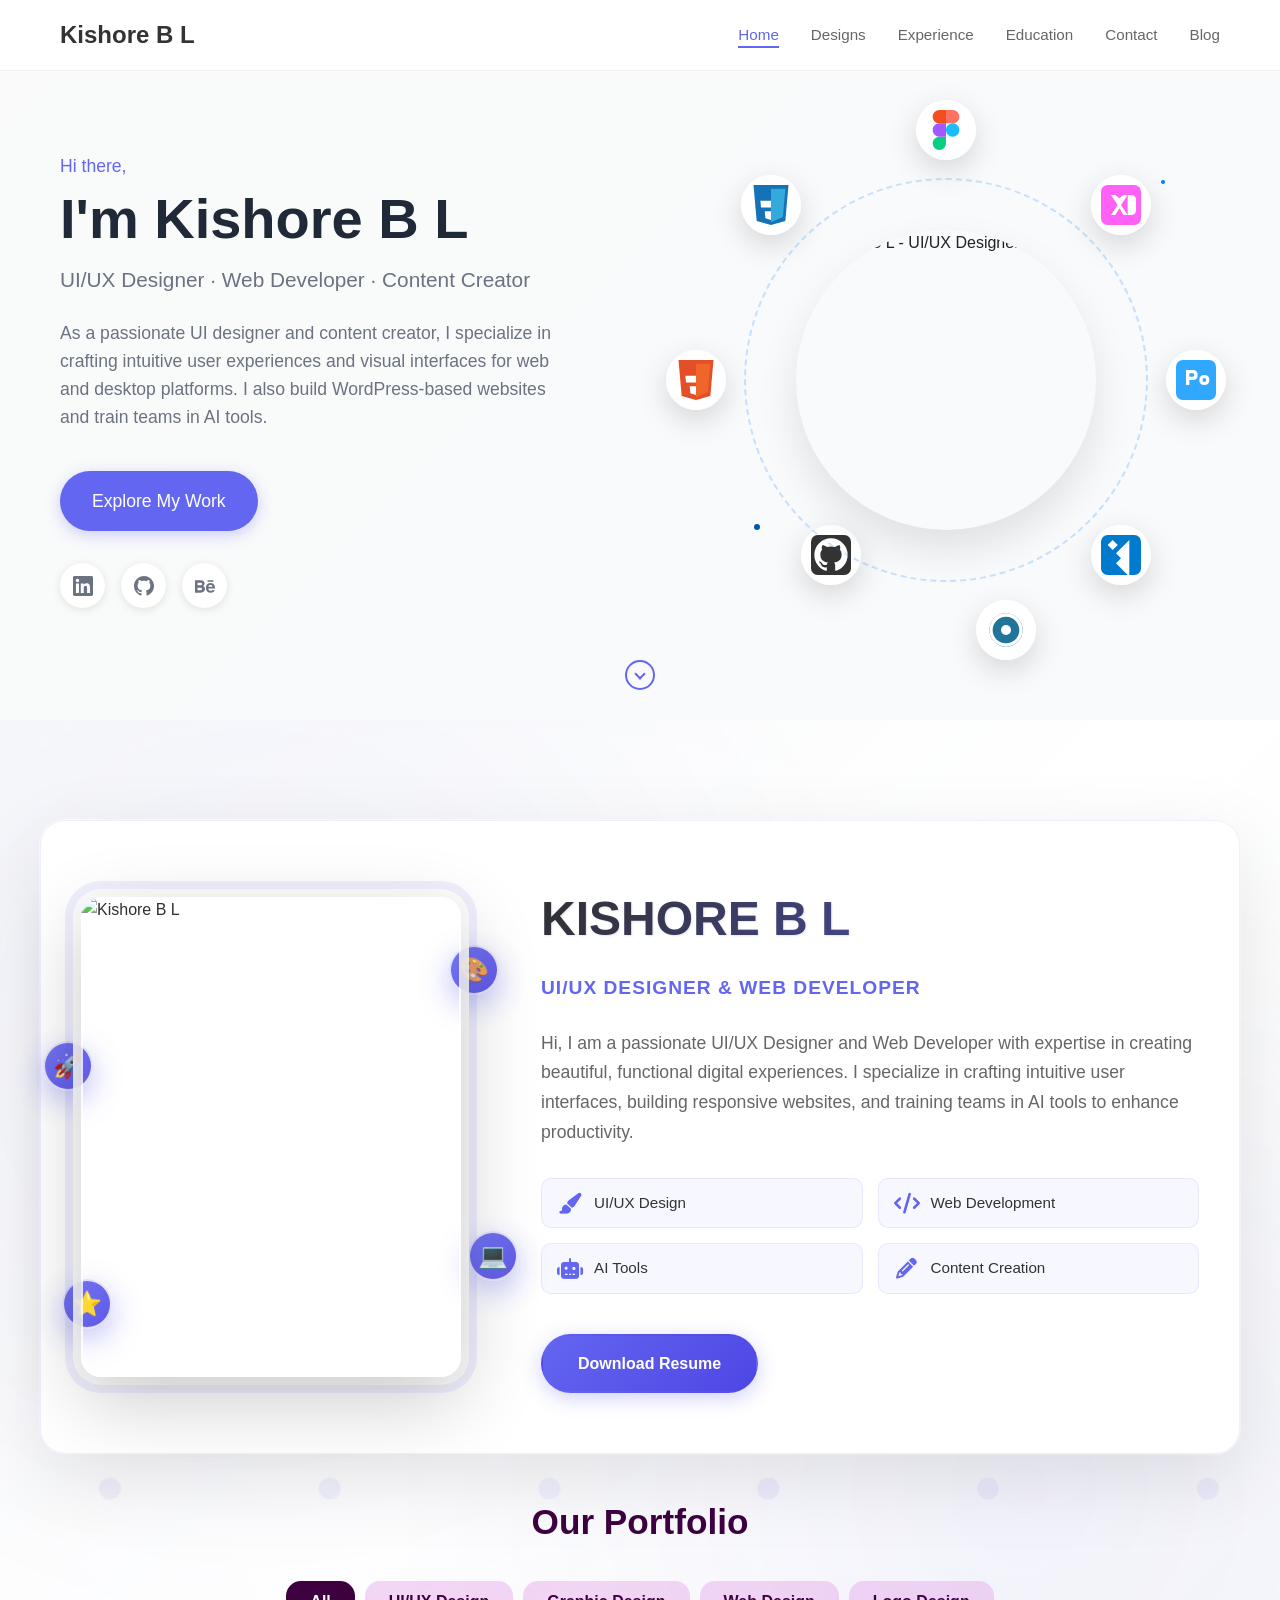
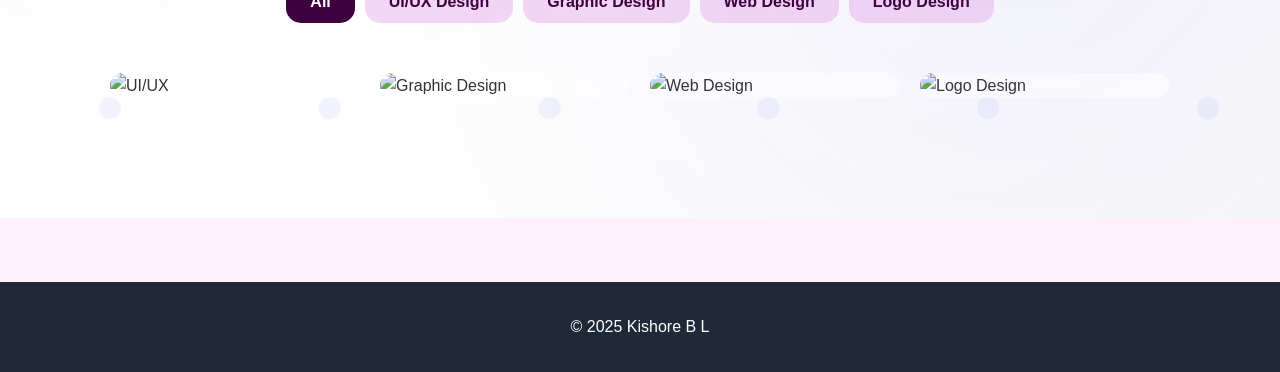
==== Kishore B L Final Portfolio/project/index.html @ df1af43a "Add files via upload" ====
<!DOCTYPE html>
<html lang="en">
<head>
    <meta charset="UTF-8">
    <meta name="viewport" content="width=device-width, initial-scale=1.0">
    <title>Kishore B L - UI/UX Designer & Web Developer</title>
    <link rel="preconnect" href="https://fonts.googleapis.com">
    <link rel="preconnect" href="https://fonts.gstatic.com" crossorigin>
    <link href="https://fonts.googleapis.com/css2?family=Inter:wght@300;400;500;600;700&display=swap" rel="stylesheet">
    <link rel="stylesheet" href="style.css">
</head>
<body>
    <!-- Navigation -->
    <nav class="navbar">
        <div class="nav-container">
            <div class="nav-logo">
                <a href="index.html">Kishore B L</a>
            </div>
            <ul class="nav-menu">
                <li class="nav-item">
                    <a href="index.html" class="nav-link active">Home</a>
                </li>
                <li class="nav-item">
                    <a href="design2.html" class="nav-link">Designs</a>
                </li>
                <li class="nav-item">
                    <a href="experience.html" class="nav-link">Experience</a>
                </li>
                <li class="nav-item">
                    <a href="education.html" class="nav-link">Education</a>
                </li>
                <li class="nav-item">
                    <a href="contact.html" class="nav-link">Contact</a>
                </li>
                <li class="nav-item">
                    <a href="Blog.html" class="nav-link">Blog</a>
                </li>
            </ul>
            <div class="hamburger">
                <span class="bar"></span>
                <span class="bar"></span>
                <span class="bar"></span>
            </div>
        </div>
    </nav>

    <!-- Hero Section -->
    <section class="hero">
        <div class="hero-container">
            <div class="hero-content">
                <div class="hero-text">
                    <p class="hero-greeting">Hi there,</p>
                    <h1 class="hero-name">I'm Kishore B L</h1>
                    <p class="hero-subtitle">UI/UX Designer · Web Developer · Content Creator</p>
                    <p class="hero-description">
                        As a passionate UI designer and content creator, I specialize in crafting intuitive user experiences and visual interfaces for web and desktop platforms. I also build WordPress-based websites and train teams in AI tools.
                    </p>
                    <div class="hero-actions">
                        <a href="designs.html" class="cta-button">Explore My Work</a>
                        <div class="social-links">
                            <a href="https://www.linkedin.com/in/kishore-b-l-143aa3227/?trk=PROFILE_DROP_DOWN" class="social-link" aria-label="LinkedIn">
                                <svg width="20" height="20" viewBox="0 0 24 24" fill="currentColor">
                                    <path d="M20.447 20.452h-3.554v-5.569c0-1.328-.027-3.037-1.852-3.037-1.853 0-2.136 1.445-2.136 2.939v5.667H9.351V9h3.414v1.561h.046c.477-.9 1.637-1.85 3.37-1.85 3.601 0 4.267 2.37 4.267 5.455v6.286zM5.337 7.433c-1.144 0-2.063-.926-2.063-2.065 0-1.138.92-2.063 2.063-2.063 1.14 0 2.064.925 2.064 2.063 0 1.139-.925 2.065-2.064 2.065zm1.782 13.019H3.555V9h3.564v11.452zM22.225 0H1.771C.792 0 0 .774 0 1.729v20.542C0 23.227.792 24 1.771 24h20.451C23.2 24 24 23.227 24 22.271V1.729C24 .774 23.2 0 22.222 0h.003z"/>
                                </svg>
                            </a>
                            <a href="https://github.com/ak31e" class="social-link" aria-label="GitHub">
                                <svg width="20" height="20" viewBox="0 0 24 24" fill="currentColor">
                                    <path d="M12 0c-6.626 0-12 5.373-12 12 0 5.302 3.438 9.8 8.207 11.387.599.111.793-.261.793-.577v-2.234c-3.338.726-4.033-1.416-4.033-1.416-.546-1.387-1.333-1.756-1.333-1.756-1.089-.745.083-.729.083-.729 1.205.084 1.839 1.237 1.839 1.237 1.07 1.834 2.807 1.304 3.492.997.107-.775.418-1.305.762-1.604-2.665-.305-5.467-1.334-5.467-5.931 0-1.311.469-2.381 1.236-3.221-.124-.303-.535-1.524.117-3.176 0 0 1.008-.322 3.301 1.23.957-.266 1.983-.399 3.003-.404 1.02.005 2.047.138 3.006.404 2.291-1.552 3.297-1.23 3.297-1.23.653 1.653.242 2.874.118 3.176.77.84 1.235 1.911 1.235 3.221 0 4.609-2.807 5.624-5.479 5.921.43.372.823 1.102.823 2.222v3.293c0 .319.192.694.801.576 4.765-1.589 8.199-6.086 8.199-11.386 0-6.627-5.373-12-12-12z"/>
                                </svg>
                            </a>
                            <a href="https://www.behance.net/kishorebl1" class="social-link" aria-label="Behance">
                                <svg width="20" height="20" viewBox="0 0 24 24" fill="currentColor">
                                    <path d="M22 7h-7v-2h7v2zm1.726 10c-.442 1.297-2.029 3-5.101 3-3.074 0-5.564-1.729-5.564-5.675 0-3.91 2.325-5.92 5.466-5.92 3.082 0 4.964 1.782 5.375 4.426.078.506.109 1.188.095 2.14h-8.027c.13 3.211 3.483 3.312 4.588 2.029h3.168zm-7.686-4h4.965c-.105-1.547-1.136-2.219-2.477-2.219-1.466 0-2.277.768-2.488 2.219zm-9.574 6.988h-6.466v-14.967h6.953c5.476.081 5.58 5.444 2.72 6.906 3.461 1.26 3.577 8.061-3.207 8.061zm-3.466-8.988h3.584c2.508 0 2.906-3-.312-3h-3.272v3zm3.391 3h-3.391v3.016h3.341c3.055 0 2.868-3.016.05-3.016z"/>
                                </svg>
                            </a>
                        </div>
                    </div>
                </div>
                <div class="hero-image">
                    <div class="image-container">
                        <img src="https://raw.githubusercontent.com/ak31e/Images-of-Portfolio-/Landing-page/Pfofile%203.png" alt="Kishore B L - UI/UX Designer" class="profile-image">
                    </div>
                    
                    <!-- Animated Tool Icons Circle Grid -->
                    <div class="tools-circle-grid">
                        <!-- Figma -->
                        <div class="tool-icon tool-1">
                            <svg width="40" height="40" viewBox="0 0 24 24" fill="none">
                                <path d="M8 24c2.208 0 4-1.792 4-4v-4H8c-2.208 0-4 1.792-4 4s1.792 4 4 4z" fill="#0ACF83"/>
                                <path d="M4 12c0-2.208 1.792-4 4-4h4v8H8c-2.208 0-4-1.792-4-4z" fill="#A259FF"/>
                                <path d="M4 4c0-2.208 1.792-4 4-4h4v8H8C5.792 8 4 6.208 4 4z" fill="#F24E1E"/>
                                <path d="M12 0h4c2.208 0 4 1.792 4 4s-1.792 4-4 4h-4V0z" fill="#FF7262"/>
                                <path d="M20 12c0 2.208-1.792 4-4 4s-4-1.792-4-4 1.792-4 4-4 4 1.792 4 4z" fill="#1ABCFE"/>
                            </svg>
                        </div>

                        <!-- Adobe XD -->
                        <div class="tool-icon tool-2">
                            <svg width="40" height="40" viewBox="0 0 24 24" fill="none">
                                <rect width="24" height="24" rx="4" fill="#FF61F6"/>
                                <path d="M6 6l4 6-4 6h2.5l2.5-4 2.5 4H16l-4-6 4-6h-2.5L11 8 8.5 6H6z" fill="white"/>
                                <path d="M16 6v12h2c2 0 3-1 3-3V9c0-2-1-3-3-3h-2z" fill="white"/>
                            </svg>
                        </div>

                        <!-- Photoshop -->
                        <div class="tool-icon tool-3">
                            <svg width="40" height="40" viewBox="0 0 24 24" fill="none">
                                <rect width="24" height="24" rx="4" fill="#31A8FF"/>
                                <path d="M6 6h4c2 0 3 1 3 3s-1 3-3 3H8v3H6V6zm2 4h2c1 0 1-1 1-1s0-1-1-1H8v2z" fill="white"/>
                                <path d="M14 12c0-2 1-3 3-3s3 1 3 3-1 3-3 3-3-1-3-3zm2 0c0 1 0 1 1 1s1 0 1-1 0-1-1-1-1 0-1 1z" fill="white"/>
                            </svg>
                        </div>

                        <!-- VS Code -->
                        <div class="tool-icon tool-4">
                            <svg width="40" height="40" viewBox="0 0 24 24" fill="none">
                                <rect width="24" height="24" rx="4" fill="#007ACC"/>
                                <path d="M17 3l-8 8 3 3-3 3 8 8V3z" fill="white"/>
                                <path d="M7 9l3-3-3-3L4 6l3 3z" fill="white"/>
                            </svg>
                        </div>

                        <!-- WordPress -->
                        <div class="tool-icon tool-5">
                            <svg width="40" height="40" viewBox="0 0 24 24" fill="none">
                                <circle cx="12" cy="12" r="10" fill="#21759B"/>
                                <path d="M12 2C6.48 2 2 6.48 2 12s4.48 10 10 10 10-4.48 10-10S17.52 2 12 2zm0 18c-4.41 0-8-3.59-8-8s3.59-8 8-8 8 3.59 8 8-3.59 8-8 8z" fill="white"/>
                                <circle cx="12" cy="12" r="3" fill="white"/>
                            </svg>
                        </div>

                        <!-- GitHub -->
                        <div class="tool-icon tool-6">
                            <svg width="40" height="40" viewBox="0 0 24 24" fill="none">
                                <rect width="24" height="24" rx="4" fill="#333"/>
                                <path d="M12 2C6.48 2 2 6.48 2 12c0 4.42 2.87 8.17 6.84 9.5.5.08.66-.23.66-.5v-1.69c-2.77.6-3.36-1.34-3.36-1.34-.45-1.13-1.11-1.43-1.11-1.43-.91-.62.07-.6.07-.6 1 .07 1.53 1.03 1.53 1.03.87 1.52 2.34 1.07 2.91.83.09-.65.35-1.09.63-1.34-2.22-.25-4.55-1.11-4.55-4.92 0-1.11.38-2 1.03-2.71-.1-.25-.45-1.29.1-2.64 0 0 .84-.27 2.75 1.02.79-.22 1.65-.33 2.5-.33.85 0 1.71.11 2.5.33 1.91-1.29 2.75-1.02 2.75-1.02.55 1.35.2 2.39.1 2.64.65.71 1.03 1.6 1.03 2.71 0 3.82-2.34 4.66-4.57 4.91.36.31.69.92.69 1.85V21c0 .27.16.59.67.5C19.14 20.16 22 16.42 22 12A10 10 0 0012 2z" fill="white"/>
                            </svg>
                        </div>

                        <!-- HTML5 -->
                        <div class="tool-icon tool-7">
                            <svg width="40" height="40" viewBox="0 0 24 24" fill="none">
                                <path d="M1.5 0h21l-1.91 21.563L11.977 24l-8.565-2.438L1.5 0z" fill="#E34F26"/>
                                <path d="M12 22.375V2.25h8.625l-1.5 16.875L12 22.375z" fill="#EF652A"/>
                                <path d="M12 9.375H5.625l.375 4.125H12v-4.125z" fill="white"/>
                                <path d="M12 15.75H8.25l.375 4.125L12 21v-5.25z" fill="white"/>
                            </svg>
                        </div>

                        <!-- CSS3 -->
                        <div class="tool-icon tool-8">
                            <svg width="40" height="40" viewBox="0 0 24 24" fill="none">
                                <path d="M1.5 0h21l-1.91 21.563L11.977 24l-8.565-2.438L1.5 0z" fill="#1572B6"/>
                                <path d="M12 22.375V2.25h8.625l-1.5 16.875L12 22.375z" fill="#33A9DC"/>
                                <path d="M12 9.375H5.625l.375 4.125H12v-4.125z" fill="white"/>
                                <path d="M12 15.75H8.25l.375 4.125L12 21v-5.25z" fill="white"/>
                            </svg>
                        </div>
                    </div>
                </div>
            </div>
        </div>
        
        <!-- Scroll Indicator -->
        <div class="scroll-indicator">
            <div class="scroll-arrow"></div>
        </div>
    </section>

    <!-- About Me Section -->
    <section class="about-section">
        <div class="about-container">
            <div class="about-image">
                <div class="image-3d-container">
                    <div class="image-shadow"></div>
                    <div class="image-frame">
                        <img src="https://raw.githubusercontent.com/ak31e/Images-of-Portfolio-/main/Pfro.jpg" alt="Kishore B L">
                        <div class="image-overlay"></div>
                    </div>
                    <div class="floating-elements">
                        <div class="float-item float-1">🎨</div>
                        <div class="float-item float-2">💻</div>
                        <div class="float-item float-3">🚀</div>
                        <div class="float-item float-4">⭐</div>
                    </div>
                </div>
            </div>
            <div class="about-text">
                <h1>KISHORE B L</h1>
                <p class="about-role">UI/UX DESIGNER & WEB DEVELOPER</p>
                <p class="about-description">Hi, I am a passionate UI/UX Designer and Web Developer with expertise in creating beautiful, functional digital experiences. I specialize in crafting intuitive user interfaces, building responsive websites, and training teams in AI tools to enhance productivity.</p>
                
                <div class="skills-highlight">
                    <div class="skill-item">
                        <i class="fas fa-paint-brush"></i>
                        <span>UI/UX Design</span>
                    </div>
                    <div class="skill-item">
                        <i class="fas fa-code"></i>
                        <span>Web Development</span>
                    </div>
                    <div class="skill-item">
                        <i class="fas fa-robot"></i>
                        <span>AI Tools </span>
                    </div>
                    <div class="skill-item">
                        <i class="fas fa-pencil-alt"></i>
                        <span>Content Creation</span>
                    </div>
                </div>
                
                <a href="https://raw.githubusercontent.com/ak31e/Images-of-Portfolio-/main/Resume_Kishore_25.pdf" class="btn">Download Resume</a>
            </div>
        </div>
         <h2>Our Portfolio</h2>

  <div class="filter-buttons">
    <button class="filter-btn active" onclick="filterSelection('all')">All</button>
    <button class="filter-btn" onclick="filterSelection('uiux')">UI/UX Design</button>
    <button class="filter-btn" onclick="filterSelection('graphic')">Graphic Design</button>
    <button class="filter-btn" onclick="filterSelection('web')">Web Design</button>
    <button class="filter-btn" onclick="filterSelection('logo')">Logo Design</button>
  </div>
<!-- Portfolio Grid -->
  <div class="portfolio-grid">
    <div class="portfolio-item uiux">
      <img src="https://images.unsplash.com/photo-1629904853893-c2c8981a1dc5?fit=crop&w=600&q=80" alt="UI/UX">
    </div>
    <div class="portfolio-item graphic">
      <img src="https://images.unsplash.com/photo-1571171637578-41bc2dd41cd2?fit=crop&w=600&q=80" alt="Graphic Design">
    </div>
    <div class="portfolio-item web">
      <img src="https://images.unsplash.com/photo-1587620962725-abab7fe55159?fit=crop&w=600&q=80" alt="Web Design">
    </div>
    <div class="portfolio-item logo">
      <img src="https://images.unsplash.com/photo-1517430816045-df4b7de11d1d?fit=crop&w=600&q=80" alt="Logo Design">
    </div>
  </div>
    </section>

    <style>
     
          * {
      box-sizing: border-box;
    }

    body {
      font-family: 'Segoe UI', sans-serif;
      background: #fff0fa;
      margin: 0;
      padding: 0;
      color: #222;
    }

    h2 {
      text-align: center;
      font-size: 2.2rem;
      margin-top: 40px;
      color: #3d003d;
    }

    .filter-buttons {
      display: flex;
      justify-content: center;
      flex-wrap: wrap;
      margin: 30px auto;
      gap: 10px;
    }

    .filter-btn {
      padding: 12px 24px;
      background: #f4d7f5;
      color: #3d003d;
      font-weight: bold;
      border: none;
      border-radius: 15px;
      cursor: pointer;
      transition: 0.3s;
      font-size: 1rem;
    }

    .filter-btn.active,
    .filter-btn:hover {
      background: #3d003d;
      color: white;
    }

    .portfolio-grid {
      display: flex;
      flex-wrap: wrap;
      justify-content: center;
      gap: 20px;
      padding: 20px;
    }

    .portfolio-item {
      width: 250px;
      border-radius: 20px;
      overflow: hidden;
      transition: transform 0.3s ease;
      background: white;
    }

    .portfolio-item img {
      width: 100%;
      height: 100%;
      object-fit: cover;
      display: block;
    }

    .portfolio-item.hide {
      display: none;
    }

    @media (max-width: 600px) {
      .portfolio-item {
        width: 90%;
      }
    }
    /* About Section Styles */
    .about-section {
        background: linear-gradient(135deg, #f8f9fa 0%, #ffffff 50%, #f8f9fa 100%);
        color: #333;
        position: relative;
        overflow: hidden;
        padding: 100px 0;
        perspective: 1000px;
    }

    .about-section::before {
        content: '';
        position: absolute;
        top: 0;
        left: 0;
        right: 0;
        bottom: 0;
        background: 
            radial-gradient(circle at 20% 30%, rgba(99, 102, 241, 0.05) 0%, transparent 50%),
            radial-gradient(circle at 80% 70%, rgba(79, 70, 229, 0.05) 0%, transparent 50%),
            url('data:image/svg+xml,<svg xmlns="http://www.w3.org/2000/svg" viewBox="0 0 100 100"><defs><pattern id="aboutOverlay" width="20" height="20" patternUnits="userSpaceOnUse"><circle cx="10" cy="10" r="1" fill="rgba(99,102,241,0.08)"/></pattern></defs><rect width="100" height="100" fill="url(%23aboutOverlay)"/></svg>');
        pointer-events: none;
    }

    .about-container {
        display: flex;
        align-items: center;
        justify-content: center;
        max-width: 1200px;
        margin: auto;
        padding: 60px 40px;
        position: relative;
        z-index: 1;
        gap: 80px;
        background: rgba(255, 255, 255, 0.95);
        border-radius: 25px;
        box-shadow: 
            0 25px 80px rgba(0, 0, 0, 0.1),
            0 0 0 1px rgba(255, 255, 255, 0.8),
            inset 0 1px 0 rgba(255, 255, 255, 0.9);
        backdrop-filter: blur(20px);
        border: 1px solid rgba(99, 102, 241, 0.1);
    }

    .about-image {
        flex: 1;
        z-index: 2;
        opacity: 0;
        transform: translateX(-100px) rotateY(-15deg);
        animation: popup3D 1.2s ease-out 0.3s forwards;
    }

    .image-3d-container {
        position: relative;
        width: 380px;
        height: 480px;
        transform-style: preserve-3d;
        transition: all 0.6s ease;
    }

    .image-3d-container:hover {
        transform: rotateY(5deg) rotateX(-2deg) translateZ(20px);
    }

    .image-shadow {
        position: absolute;
        bottom: -30px;
        left: 20px;
        right: 20px;
        height: 40px;
        background: radial-gradient(ellipse, rgba(0, 0, 0, 0.3) 0%, transparent 70%);
        border-radius: 50%;
        transform: rotateX(90deg) translateZ(-50px);
        filter: blur(15px);
        animation: shadowPulse 3s ease-in-out infinite;
    }

    .image-frame {
        position: relative;
        width: 100%;
        height: 100%;
        transform: translateZ(50px);
        border-radius: 20px;
        overflow: hidden;
        box-shadow: 
            0 25px 80px rgba(0, 0, 0, 0.2),
            0 0 0 8px rgba(255, 255, 255, 0.9),
            0 0 0 16px rgba(99, 102, 241, 0.1),
            inset 0 0 0 2px rgba(255, 255, 255, 0.8);
        transition: all 0.6s ease;
    }

    .image-frame:hover {
        box-shadow: 
            0 35px 100px rgba(99, 102, 241, 0.3),
            0 0 0 8px rgba(255, 255, 255, 1),
            0 0 0 16px rgba(99, 102, 241, 0.2),
            inset 0 0 0 2px rgba(255, 255, 255, 1);
    }

    .image-frame img {
        width: 100%;
        height: 100%;
        object-fit: cover;
        transition: all 0.6s ease;
        filter: brightness(1.1) contrast(1.1);
    }

    .image-frame:hover img {
        transform: scale(1.05);
        filter: brightness(1.2) contrast(1.2);
    }

    .image-overlay {
        position: absolute;
        top: 0;
        left: 0;
        right: 0;
        bottom: 0;
        background: linear-gradient(
            45deg,
            transparent 0%,
            rgba(99, 102, 241, 0.1) 25%,
            transparent 50%,
            rgba(79, 70, 229, 0.1) 75%,
            transparent 100%
        );
        opacity: 0;
        transition: opacity 0.6s ease;
    }

    .image-frame:hover .image-overlay {
        opacity: 1;
    }

    .floating-elements {
        position: absolute;
        top: 0;
        left: 0;
        right: 0;
        bottom: 0;
        pointer-events: none;
    }

    .float-item {
        position: absolute;
        font-size: 1.5rem;
        background: linear-gradient(135deg, rgba(99, 102, 241, 0.9), rgba(79, 70, 229, 0.9));
        color: white;
        width: 50px;
        height: 50px;
        border-radius: 50%;
        display: flex;
        align-items: center;
        justify-content: center;
        box-shadow: 0 10px 30px rgba(99, 102, 241, 0.4);
        backdrop-filter: blur(10px);
        border: 2px solid rgba(255, 255, 255, 0.8);
        animation: float 3s ease-in-out infinite;
    }

    .float-1 {
        top: 10%;
        right: -10%;
        animation-delay: 0s;
        transform: translateZ(80px);
    }

    .float-2 {
        bottom: 20%;
        right: -15%;
        animation-delay: 1s;
        transform: translateZ(60px);
    }

    .float-3 {
        top: 30%;
        left: -10%;
        animation-delay: 2s;
        transform: translateZ(70px);
    }

    .float-4 {
        bottom: 10%;
        left: -5%;
        animation-delay: 1.5s;
        transform: translateZ(90px);
    }

    .about-text {
        flex: 2;
        z-index: 1;
        opacity: 0;
        transform: translateX(50px);
        animation: slideInRight 1s ease-out 0.7s forwards;
    }

    .about-text h1 {
        font-size: 3rem;
        margin-bottom: 15px;
        font-weight: 700;
        color: #333;
        text-shadow: 1px 1px 2px rgba(0, 0, 0, 0.1);
        background: linear-gradient(135deg, #333, #6366f1);
        -webkit-background-clip: text;
        -webkit-text-fill-color: transparent;
        background-clip: text;
    }

    .about-role {
        font-size: 1.2rem;
        color: #6366f1;
        font-weight: 600;
        margin-bottom: 25px;
        letter-spacing: 1px;
        text-transform: uppercase;
    }

    .about-description {
        font-size: 1.1rem;
        margin-bottom: 30px;
        color: #666;
        line-height: 1.7;
    }

    .skills-highlight {
        display: grid;
        grid-template-columns: repeat(2, 1fr);
        gap: 15px;
        margin-bottom: 40px;
    }

    .skill-item {
        display: flex;
        align-items: center;
        gap: 12px;
        padding: 12px 15px;
        background: rgba(99, 102, 241, 0.05);
        border-radius: 10px;
        transition: all 0.3s ease;
        border-left: 4px solid transparent;
        backdrop-filter: blur(10px);
        transform: translateZ(0);
        border: 1px solid rgba(99, 102, 241, 0.1);
    }

    .skill-item:hover {
        background: rgba(99, 102, 241, 0.1);
        border-left-color: #6366f1;
        transform: translateX(5px) translateZ(10px);
        box-shadow: 0 5px 20px rgba(99, 102, 241, 0.2);
        border-color: rgba(99, 102, 241, 0.2);
    }

    .skill-item i {
        font-size: 1.3rem;
        color: #6366f1;
        width: 25px;
        text-align: center;
    }

    .skill-item span {
        font-weight: 500;
        color: #333;
        font-size: 0.95rem;
    }

    .about-section .btn {
        display: inline-block;
        padding: 15px 35px;
        background: linear-gradient(135deg, #6366f1, #4f46e5);
        color: #fff;
        text-decoration: none;
        border-radius: 50px;
        font-weight: 600;
        font-size: 1rem;
        transition: all 0.3s ease;
        box-shadow: 0 5px 20px #6366f14d;
        border: 2px solid transparent;
        transform: translateZ(0);
    }

    .about-section .btn:hover {
        transform: translateY(-3px) translateZ(10px);
        box-shadow: 0 10px 30px rgba(99, 102, 241, 0.4);
        color: white;
        border-color: rgba(255, 255, 255, 0.2);
    }

    /* Animations */
    @keyframes popup3D {
        0% {
            opacity: 0;
            transform: translateX(-100px) rotateY(-30deg) translateZ(-100px) scale(0.8);
        }
        50% {
            opacity: 0.7;
            transform: translateX(-20px) rotateY(-5deg) translateZ(30px) scale(1.05);
        }
        100% {
            opacity: 1;
            transform: translateX(0) rotateY(0deg) translateZ(0px) scale(1);
        }
    }

    @keyframes slideInRight {
        from {
            opacity: 0;
            transform: translateX(50px);
        }
        to {
            opacity: 1;
            transform: translateX(0);
        }
    }

    @keyframes float {
        0%, 100% {
            transform: translateY(0px) translateZ(var(--z, 0px)) rotateZ(0deg);
        }
        50% {
            transform: translateY(-20px) translateZ(var(--z, 0px)) rotateZ(5deg);
        }
    }

    @keyframes shadowPulse {
        0%, 100% {
            opacity: 0.3;
            transform: rotateX(90deg) translateZ(-50px) scale(1);
        }
        50% {
            opacity: 0.5;
            transform: rotateX(90deg) translateZ(-50px) scale(1.1);
        }
    }

    /* Responsive Design */
    @media screen and (max-width: 1024px) {
        .about-container {
            flex-direction: column;
            text-align: center;
            gap: 50px;
            padding: 40px 30px;
        }
        
        .about-image {
            margin-bottom: 30px;
        }
        
        .image-3d-container {
            width: 320px;
            height: 400px;
        }
        
        .about-text h1 {
            font-size: 2.5rem;
        }
    }

    @media screen and (max-width: 768px) {
        .about-section {
            padding: 60px 0;
        }
        
        .about-container {
            padding: 30px 20px;
            gap: 40px;
            margin: 0 15px;
        }
        
        .image-3d-container {
            width: 280px;
            height: 350px;
        }
        
        .about-text h1 {
            font-size: 2rem;
        }
        
        .about-role {
            font-size: 1rem;
        }
        
        .about-description {
            font-size: 1rem;
        }
        
        .skills-highlight {
            grid-template-columns: 1fr;
            gap: 12px;
        }
    }

    @media screen and (max-width: 480px) {
        .image-3d-container {
            width: 250px;
            height: 320px;
        }
        
        .about-text h1 {
            font-size: 1.8rem;
        }
    }
    </style>

    <style>
    /* Hero Image Container */
    .hero-image {
        position: relative;
        display: flex;
        justify-content: center;
        align-items: center;
        min-height: 500px;
    }

    .image-container {
        position: relative;
        z-index: 10;
        width: 300px;
        height: 300px;
        border-radius: 50%;
        overflow: hidden;
        box-shadow: 10 20px 40px rgba(121, 0, 0, 0.1);
        animation: profileFloat 6s ease-in-out infinite;
    }

    .profile-image {
        width: 100%;
        height: 100%;
        object-fit: cover;
        transition: transform 0.3s ease;
    }

    .image-container:hover .profile-image {
        transform: scale(1.05);
    }

    /* Tools Circle Grid Animation */
    .tools-circle-grid {
        position: absolute;
        width: 500px;
        height: 500px;
        top: 50%;
        left: 50%;
        transform: translate(-50%, -50%);
        animation: rotateGrid 20s linear infinite;
    }

    .tool-icon {
        position: absolute;
        width: 60px;
        height: 60px;
        background: rgba(255, 255, 255, 0.95);
        border-radius: 50%;
        display: flex;
        align-items: center;
        justify-content: center;
        box-shadow: 0 10px 30px rgba(0, 0, 0, 0.15);
        cursor: pointer;
        transition: all 0.3s ease;
        backdrop-filter: blur(10px);
        border: 2px solid rgba(255, 255, 255, 0.8);
        animation: iconFloat 4s ease-in-out infinite;
    }

    .tool-icon:hover {
        transform: scale(1.2) translateY(-10px);
        box-shadow: 0 20px 40px rgba(0, 0, 0, 0.25);
        background: rgba(255, 255, 255, 1);
    }

    .tool-icon svg {
        transition: transform 0.3s ease;
    }

    .tool-icon:hover svg {
        transform: rotate(10deg) scale(1.1);
    }

    /* Individual Tool Positioning and Animations */
    .tool-1 {
        top: 0;
        left: 50%;
        transform: translate(-50%, -50%);
        animation-delay: 0s;
        animation-duration: 4s;
    }

    .tool-2 {
        top: 15%;
        right: 15%;
        transform: translate(50%, -50%);
        animation-delay: 0.5s;
        animation-duration: 4.5s;
    }

    .tool-3 {
        top: 50%;
        right: 0;
        transform: translate(50%, -50%);
        animation-delay: 1s;
        animation-duration: 5s;
    }

    .tool-4 {
        bottom: 15%;
        right: 15%;
        transform: translate(50%, 50%);
        animation-delay: 1.5s;
        animation-duration: 4.2s;
    }

    .tool-5 {
        bottom: 0;
        left: 50%;
        transform: translate(50%, 50%);
        animation-delay: 2s;
        animation-duration: 4.8s;
    }

    .tool-6 {
        bottom: 15%;
        left: 15%;
        transform: translate(50%, 50%);
        animation-delay: 2.5s;
        animation-duration: 4.3s;
    }

    .tool-7 {
        top: 50%;
        left: 0;
        transform: translate(-50%, -50%);
        animation-delay: 3s;
        animation-duration: 4.7s;
    }

    .tool-8 {
        top: 15%;
        left: 15%;
        transform: translate(-50%, -50%);
        animation-delay: 3.5s;
        animation-duration: 4.1s;
    }

    /* Keyframe Animations */
    @keyframes rotateGrid {
        0% {
            transform: translate(-50%, -50%) rotate(0deg);
        }
        100% {
            transform: translate(-50%, -50%) rotate(360deg);
        }
    }

    @keyframes iconFloat {
        0%, 100% {
            transform: translateY(0px) rotate(0deg);
        }
        25% {
            transform: translateY(-15px) rotate(5deg);
        }
        50% {
            transform: translateY(-10px) rotate(-3deg);
        }
        75% {
            transform: translateY(-20px) rotate(7deg);
        }
    }

    @keyframes profileFloat {
        0%, 100% {
            transform: translateY(0px);
        }
        50% {
            transform: translateY(-20px);
        }
    }

    /* Pulsing Effect for Icons */
    .tool-icon::before {
        content: '';
        position: absolute;
        top: -5px;
        left: -5px;
        right: -5px;
        bottom: -5px;
        border-radius: 50%;
        background: linear-gradient(45deg, rgba(0, 123, 255, 0.3), rgba(0, 86, 179, 0.2));
        opacity: 0;
        animation: pulse 3s ease-in-out infinite;
        z-index: -1;
    }

    .tool-1::before { animation-delay: 0s; }
    .tool-2::before { animation-delay: 0.4s; }
    .tool-3::before { animation-delay: 0.8s; }
    .tool-4::before { animation-delay: 1.2s; }
    .tool-5::before { animation-delay: 1.6s; }
    .tool-6::before { animation-delay: 2s; }
    .tool-7::before { animation-delay: 2.4s; }
    .tool-8::before { animation-delay: 2.8s; }

    @keyframes pulse {
        0%, 100% {
            opacity: 0;
            transform: scale(1);
        }
        50% {
            opacity: 1;
            transform: scale(1.2);
        }
    }

    /* Orbit Animation for Icons */
    .tools-circle-grid::after {
        content: '';
        position: absolute;
        top: 50%;
        left: 50%;
        width: 400px;
        height: 400px;
        border: 2px dashed rgba(0, 123, 255, 0.2);
        border-radius: 50%;
        transform: translate(-50%, -50%);
        animation: orbitLine 15s linear infinite reverse;
    }

    @keyframes orbitLine {
        0% {
            transform: translate(-50%, -50%) rotate(0deg);
            opacity: 0.2;
        }
        50% {
            opacity: 0.4;
        }
        100% {
            transform: translate(-50%, -50%) rotate(360deg);
            opacity: 0.2;
        }
    }

    /* Magnetic Effect on Hover */
    .tools-circle-grid:hover .tool-icon {
        animation-play-state: paused;
    }

    .tools-circle-grid:hover .tool-icon:hover {
        animation: magneticPull 0.6s ease-out forwards;
    }

    @keyframes magneticPull {
        0% {
            transform: scale(1);
        }
        50% {
            transform: scale(1.3) translateY(-15px);
        }
        100% {
            transform: scale(1.2) translateY(-10px);
        }
    }

    /* Responsive Design */
    @media (max-width: 1024px) {
        .tools-circle-grid {
            width: 400px;
            height: 400px;
        }
        
        .tool-icon {
            width: 50px;
            height: 50px;
        }
        
        .tool-icon svg {
            width: 32px;
            height: 32px;
        }
    }

    @media (max-width: 768px) {
        .tools-circle-grid {
            width: 350px;
            height: 350px;
        }
        
        .tool-icon {
            width: 45px;
            height: 45px;
        }
        
        .tool-icon svg {
            width: 28px;
            height: 28px;
        }
        
        .image-container {
            width: 250px;
            height: 250px;
        }
    }

    @media (max-width: 480px) {
        .tools-circle-grid {
            width: 300px;
            height: 300px;
        }
        
        .tool-icon {
            width: 40px;
            height: 40px;
        }
        
        .tool-icon svg {
            width: 24px;
            height: 24px;
        }
        
        .image-container {
            width: 200px;
            height: 200px;
        }
    }

    /* Additional Sparkle Effect */
    .hero-image::before {
        content: '';
        position: absolute;
        top: 10%;
        right: 10%;
        width: 4px;
        height: 4px;
        background: #007bff;
        border-radius: 50%;
        animation: sparkle 2s ease-in-out infinite;
    }

    .hero-image::after {
        content: '';
        position: absolute;
        bottom: 20%;
        left: 15%;
        width: 6px;
        height: 6px;
        background: #0056b3;
        border-radius: 50%;
        animation: sparkle 2.5s ease-in-out infinite reverse;
    }

    @keyframes sparkle {
        0%, 100% {
            opacity: 0;
            transform: scale(0);
        }
        50% {
            opacity: 1;
            transform: scale(1);
        }
    }
    </style>

    <script>
    // Add Font Awesome if not already included
    if (!document.querySelector('link[href*="font-awesome"]')) {
        const fontAwesome = document.createElement('link');
        fontAwesome.rel = 'stylesheet';
        fontAwesome.href = 'https://cdnjs.cloudflare.com/ajax/libs/font-awesome/6.4.0/css/all.min.css';
        document.head.appendChild(fontAwesome);
    }
    </script>
    <script>
    function filterSelection(category) {
      const items = document.querySelectorAll(".portfolio-item");
      const buttons = document.querySelectorAll(".filter-btn");

      buttons.forEach(btn => btn.classList.remove("active"));
      event.target.classList.add("active");

      if (category === "all") {
        items.forEach(item => item.classList.remove("hide"));
      } else {
        items.forEach(item => {
          item.classList.contains(category)
            ? item.classList.remove("hide")
            : item.classList.add("hide");
        });
      }
    }
  </script>


    <!-- Footer -->
    <footer class="footer">
        <div class="footer-container">
            <p>&copy; 2025 Kishore B L</p>
        </div>
    </footer>

    <script src="script.js"></script>
</body>
</html>
---- Kishore B L Final Portfolio/project/style.css ----
/* Reset and Base Styles */
* {
    margin: 0;
    padding: 0;
    box-sizing: border-box;
}

html {
    scroll-behavior: smooth;
}

body {
    font-family: 'Inter', -apple-system, BlinkMacSystemFont, 'Segoe UI', Roboto, sans-serif;
    line-height: 1.6;
    color: #333;
    background-color: #fafafa;
    overflow-x: hidden;
}

/* Container */
.container {
    max-width: 1200px;
    margin: 0 auto;
    padding: 0 20px;
}

/* Navigation */
.navbar {
    position: fixed;
    top: 0;
    width: 100%;
    background: rgba(255, 255, 255, 0.95);
    backdrop-filter: blur(10px);
    border-bottom: 1px solid rgba(0, 0, 0, 0.05);
    z-index: 1000;
    transition: all 0.3s ease;
}

.navbar.scrolled {
    background: rgba(255, 255, 255, 0.98);
    box-shadow: 0 2px 20px rgba(0, 0, 0, 0.1);
}

.nav-container {
    max-width: 1200px;
    margin: 0 auto;
    padding: 0 20px;
    display: flex;
    justify-content: space-between;
    align-items: center;
    height: 70px;
}

.nav-logo a {
    font-size: 1.5rem;
    font-weight: 600;
    color: #333;
    text-decoration: none;
    transition: color 0.3s ease;
}

.nav-logo a:hover {
    color: #6366f1;
}

.nav-menu {
    display: flex;
    list-style: none;
    gap: 2rem;
}

.nav-link {
    color: #666;
    text-decoration: none;
    font-weight: 500;
    font-size: 0.95rem;
    position: relative;
    transition: color 0.3s ease;
}

.nav-link:hover,
.nav-link.active {
    color: #6366f1;
}

.nav-link::after {
    content: '';
    position: absolute;
    width: 0;
    height: 2px;
    bottom: -5px;
    left: 0;
    background-color: #6366f1;
    transition: width 0.3s ease;
}

.nav-link:hover::after,
.nav-link.active::after {
    width: 100%;
}

/* Mobile Navigation */
.hamburger {
    display: none;
    flex-direction: column;
    cursor: pointer;
}

.bar {
    width: 25px;
    height: 3px;
    background-color: #333;
    margin: 3px 0;
    transition: 0.3s;
}

/* Hero Section */
.hero {
    min-height: 80vh;
    display: flex;
    align-items: center;
    position: relative;
    padding: 120px 0 80px;
    background: linear-gradient(135deg, #fafafa 0%, #f8fafc 100%);
}

.hero-container {
    max-width: 1200px;
    margin: 0 auto;
    padding: 0 20px;
    width: 100%;
}

.hero-content {
    display: grid;
    grid-template-columns: 1fr 1fr;
    gap: 4rem;
    align-items: center;
}

.hero-text {
    animation: fadeInUp 0.8s ease-out;
}

.hero-greeting {
    font-size: 1.1rem;
    color: #6366f1;
    font-weight: 400;
    margin-bottom: 0.5rem;
}

.hero-name {
    font-size: 3.5rem;
    font-weight: 600;
    color: #1f2937;
    margin-bottom: 1rem;
    line-height: 1.1;
}

.hero-subtitle {
    font-size: 1.3rem;
    color: #6b7280;
    font-weight: 300;
    margin-bottom: 1.5rem;
    line-height: 1.4;
}

.hero-description {
    font-size: 1.1rem;
    color: #6b7280;
    font-weight: 400;
    line-height: 1.6;
    margin-bottom: 2.5rem;
    max-width: 90%;
}

.hero-actions {
    display: flex;
    flex-direction: column;
    gap: 2rem;
}

.cta-button {
    display: inline-flex;
    align-items: center;
    justify-content: center;
    padding: 1rem 2rem;
    background: #6366f1;
    color: white;
    text-decoration: none;
    border-radius: 50px;
    font-weight: 500;
    font-size: 1.1rem;
    transition: all 0.3s ease;
    box-shadow: 0 4px 15px rgba(99, 102, 241, 0.3);
    width: fit-content;
}

.cta-button:hover {
    background: #5855eb;
    transform: translateY(-2px);
    box-shadow: 0 8px 25px rgba(99, 102, 241, 0.4);
}

.social-links {
    display: flex;
    gap: 1rem;
}

.social-link {
    display: flex;
    align-items: center;
    justify-content: center;
    width: 45px;
    height: 45px;
    background: white;
    color: #6b7280;
    border-radius: 50%;
    text-decoration: none;
    transition: all 0.3s ease;
    box-shadow: 0 2px 10px rgba(0, 0, 0, 0.1);
}

.social-link:hover {
    color: #6366f1;
    transform: translateY(-2px);
    box-shadow: 0 4px 15px rgba(0, 0, 0, 0.15);
}

/* Hero Image */
.hero-image {
    display: flex;
    justify-content: center;
    animation: fadeInRight 0.8s ease-out;
}

.image-container {
    position: relative;
    width: 400px;
    height: 500px;
    border-radius: 20px;
    overflow: hidden;
    box-shadow: 0 20px 40px rgba(0, 0, 0, 0.1);
    transition: transform 0.3s ease;
}

.image-container:hover {
    transform: translateY(-5px);
}

.profile-image {
    width: 100%;
    height: 100%;
    object-fit: cover;
    transition: transform 0.3s ease;
}

.image-container:hover .profile-image {
    transform: scale(1.05);
}

/* Floating Icons */
.floating-icons {
    position: absolute;
    top: 0;
    left: 0;
    width: 100%;
    height: 100%;
    pointer-events: none;
    z-index: -1;
}

.icon-item {
    position: absolute;
    color: rgba(99, 102, 241, 0.1);
    animation: float 6s ease-in-out infinite;
    animation-delay: var(--delay);
    left: var(--x);
    top: var(--y);
}

@keyframes float {
    0%, 100% {
        transform: translateY(0px) rotate(0deg);
    }
    50% {
        transform: translateY(-20px) rotate(5deg);
    }
}

/* Scroll Indicator */
.scroll-indicator {
    position: absolute;
    bottom: 30px;
    left: 50%;
    transform: translateX(-50%);
    animation: bounce 2s infinite;
}

.scroll-arrow {
    width: 30px;
    height: 30px;
    border: 2px solid #6366f1;
    border-radius: 50%;
    position: relative;
}

.scroll-arrow::after {
    content: '';
    position: absolute;
    top: 8px;
    left: 50%;
    transform: translateX(-50%);
    width: 6px;
    height: 6px;
    border-right: 2px solid #6366f1;
    border-bottom: 2px solid #6366f1;
    transform: translateX(-50%) rotate(45deg);
}

@keyframes bounce {
    0%, 20%, 50%, 80%, 100% {
        transform: translateX(-50%) translateY(0);
    }
    40% {
        transform: translateX(-50%) translateY(-10px);
    }
    60% {
        transform: translateX(-50%) translateY(-5px);
    }
}

/* Main Content */
.main-content {
    padding: 120px 0 80px;
    min-height: calc(100vh - 200px);
}

.page-header {
    text-align: center;
    margin-bottom: 4rem;
    animation: fadeInUp 0.6s ease-out;
}

.page-title {
    font-size: 3rem;
    font-weight: 600;
    color: #1f2937;
    margin-bottom: 1rem;
}

.page-subtitle {
    font-size: 1.2rem;
    color: #6b7280;
    font-weight: 300;
    max-width: 600px;
    margin: 0 auto;
}

/* Design Gallery Grid */
.design-gallery {
    display: grid;
    grid-template-columns: repeat(auto-fit, minmax(350px, 1fr));
    gap: 2rem;
    margin-top: 3rem;
}

.design-card {
    background: white;
    border-radius: 20px;
    overflow: hidden;
    box-shadow: 0 10px 30px rgba(0, 0, 0, 0.08);
    transition: all 0.4s ease;
    animation: fadeInUp 0.6s ease-out;
    animation-fill-mode: both;
}

.design-card:nth-child(1) { animation-delay: 0.1s; }
.design-card:nth-child(2) { animation-delay: 0.2s; }
.design-card:nth-child(3) { animation-delay: 0.3s; }
.design-card:nth-child(4) { animation-delay: 0.4s; }
.design-card:nth-child(5) { animation-delay: 0.5s; }
.design-card:nth-child(6) { animation-delay: 0.6s; }
.design-card:nth-child(7) { animation-delay: 0.7s; }
.design-card:nth-child(8) { animation-delay: 0.8s; }
.design-card:nth-child(9) { animation-delay: 0.9s; }

.design-card:hover {
    transform: translateY(-8px);
    box-shadow: 0 20px 40px rgba(0, 0, 0, 0.15);
}

.design-link {
    text-decoration: none;
    color: inherit;
    display: block;
}

.design-image-container {
    position: relative;
    overflow: hidden;
    height: 280px;
}

.design-image {
    width: 100%;
    height: 100%;
    object-fit: cover;
    transition: transform 0.4s ease;
}

.design-card:hover .design-image {
    transform: scale(1.1);
}

.design-overlay {
    position: absolute;
    top: 0;
    left: 0;
    right: 0;
    bottom: 0;
    background: linear-gradient(135deg, rgba(99, 102, 241, 0.9), rgba(139, 92, 246, 0.9));
    display: flex;
    align-items: center;
    justify-content: center;
    opacity: 0;
    transition: opacity 0.3s ease;
}

.design-card:hover .design-overlay {
    opacity: 1;
}

.overlay-content {
    text-align: center;
    color: white;
    padding: 2rem;
}

.overlay-content h3 {
    font-size: 1.5rem;
    font-weight: 600;
    margin-bottom: 0.5rem;
}

.overlay-content p {
    font-size: 1rem;
    opacity: 0.9;
    margin-bottom: 1rem;
    line-height: 1.5;
}

.view-project {
    display: inline-block;
    padding: 0.5rem 1rem;
    background: rgba(255, 255, 255, 0.2);
    border: 1px solid rgba(255, 255, 255, 0.3);
    border-radius: 25px;
    font-size: 0.9rem;
    font-weight: 500;
    transition: all 0.3s ease;
}

.view-project:hover {
    background: rgba(255, 255, 255, 0.3);
    transform: translateY(-2px);
}

.design-info {
    padding: 1.5rem;
}

.design-title {
    font-size: 1.2rem;
    font-weight: 600;
    color: #1f2937;
    margin-bottom: 0.5rem;
}

.design-category {
    font-size: 0.9rem;
    color: #6366f1;
    font-weight: 500;
    text-transform: uppercase;
    letter-spacing: 0.5px;
}

/* Design Categories Section */
.design-categories {
    margin-top: 5rem;
    padding-top: 3rem;
    border-top: 1px solid #e5e7eb;
}

.section-title {
    font-size: 2rem;
    font-weight: 600;
    color: #1f2937;
    text-align: center;
    margin-bottom: 2rem;
}

.category-grid {
    display: grid;
    grid-template-columns: repeat(auto-fit, minmax(250px, 1fr));
    gap: 2rem;
    margin-top: 2rem;
}

.category-item {
    background: white;
    padding: 2rem;
    border-radius: 15px;
    box-shadow: 0 5px 20px rgba(0, 0, 0, 0.08);
    text-align: center;
    transition: transform 0.3s ease;
}

.category-item:hover {
    transform: translateY(-5px);
}

.category-icon {
    width: 60px;
    height: 60px;
    background: linear-gradient(135deg, #6366f1, #8b5cf6);
    border-radius: 15px;
    display: flex;
    align-items: center;
    justify-content: center;
    color: white;
    margin: 0 auto 1rem;
}

.category-item h3 {
    font-size: 1.2rem;
    font-weight: 600;
    color: #1f2937;
    margin-bottom: 0.75rem;
}

.category-item p {
    color: #6b7280;
    line-height: 1.5;
}

/* Legacy Design Grid (for backward compatibility) */
.designs-grid {
    display: grid;
    grid-template-columns: repeat(auto-fit, minmax(350px, 1fr));
    gap: 2rem;
    margin-top: 3rem;
}

.design-item {
    animation: fadeInUp 0.6s ease-out;
    animation-fill-mode: both;
}

.design-item:nth-child(1) { animation-delay: 0.1s; }
.design-item:nth-child(2) { animation-delay: 0.2s; }
.design-item:nth-child(3) { animation-delay: 0.3s; }
.design-item:nth-child(4) { animation-delay: 0.4s; }
.design-item:nth-child(5) { animation-delay: 0.5s; }
.design-item:nth-child(6) { animation-delay: 0.6s; }

.design-image {
    position: relative;
    border-radius: 15px;
    overflow: hidden;
    box-shadow: 0 10px 30px rgba(0, 0, 0, 0.1);
    transition: all 0.3s ease;
    background: white;
}

.design-image:hover {
    transform: translateY(-5px);
    box-shadow: 0 20px 40px rgba(0, 0, 0, 0.15);
}

.design-image img {
    width: 100%;
    height: 250px;
    object-fit: cover;
    transition: transform 0.3s ease;
}

.design-image:hover img {
    transform: scale(1.05);
}

.design-overlay {
    position: absolute;
    bottom: 0;
    left: 0;
    right: 0;
    background: linear-gradient(transparent, rgba(0, 0, 0, 0.8));
    color: white;
    padding: 2rem 1.5rem 1.5rem;
    transform: translateY(100%);
    transition: transform 0.3s ease;
}

.design-image:hover .design-overlay {
    transform: translateY(0);
}

.design-overlay h3 {
    font-size: 1.2rem;
    font-weight: 600;
    margin-bottom: 0.5rem;
}

.design-overlay p {
    font-size: 0.9rem;
    opacity: 0.9;
}

/* Experience Section */
.experience-section {
    max-width: 800px;
    margin: 0 auto;
}

.experience-card {
    background: white;
    border-radius: 20px;
    padding: 2.5rem;
    box-shadow: 0 10px 30px rgba(0, 0, 0, 0.1);
    animation: fadeInUp 0.6s ease-out;
}

.experience-header {
    display: flex;
    align-items: flex-start;
    gap: 1.5rem;
    margin-bottom: 2rem;
}

.experience-icon {
    width: 60px;
    height: 60px;
    background: linear-gradient(135deg, #6366f1, #8b5cf6);
    border-radius: 15px;
    display: flex;
    align-items: center;
    justify-content: center;
    color: white;
    flex-shrink: 0;
}

.experience-title {
    font-size: 1.8rem;
    font-weight: 600;
    color: #1f2937;
    margin-bottom: 0.5rem;
}

.experience-company {
    font-size: 1.1rem;
    color: #6366f1;
    font-weight: 500;
    margin-bottom: 0.25rem;
}

.experience-duration {
    font-size: 0.95rem;
    color: #6b7280;
    font-weight: 400;
}

.experience-description {
    font-size: 1.1rem;
    color: #4b5563;
    line-height: 1.6;
    margin-bottom: 2rem;
}

.experience-responsibilities h3,
.skills-used h3 {
    font-size: 1.2rem;
    font-weight: 600;
    color: #1f2937;
    margin-bottom: 1rem;
}

.responsibilities-list {
    list-style: none;
    margin-bottom: 2rem;
}

.responsibilities-list li {
    display: flex;
    align-items: flex-start;
    gap: 0.75rem;
    margin-bottom: 1rem;
    font-size: 1rem;
    color: #4b5563;
    line-height: 1.5;
}

.responsibility-icon {
    width: 20px;
    height: 20px;
    background: #6366f1;
    border-radius: 50%;
    display: flex;
    align-items: center;
    justify-content: center;
    color: white;
    flex-shrink: 0;
    margin-top: 2px;
}

.skills-tags {
    display: flex;
    flex-wrap: wrap;
    gap: 0.75rem;
}

.skill-tag {
    background: #f3f4f6;
    color: #374151;
    padding: 0.5rem 1rem;
    border-radius: 25px;
    font-size: 0.9rem;
    font-weight: 500;
    transition: all 0.3s ease;
}

.skill-tag:hover {
    background: #6366f1;
    color: white;
    transform: translateY(-2px);
}

/* Education Timeline */
.education-timeline {
    max-width: 800px;
    margin: 0 auto;
    position: relative;
}

.education-timeline::before {
    content: '';
    position: absolute;
    left: 30px;
    top: 0;
    bottom: 0;
    width: 2px;
    background: linear-gradient(to bottom, #6366f1, #8b5cf6);
}

.education-item {
    display: flex;
    align-items: flex-start;
    gap: 2rem;
    margin-bottom: 3rem;
    animation: fadeInUp 0.6s ease-out;
    animation-fill-mode: both;
}

.education-item:nth-child(1) { animation-delay: 0.1s; }
.education-item:nth-child(2) { animation-delay: 0.2s; }
.education-item:nth-child(3) { animation-delay: 0.3s; }

.education-icon {
    width: 60px;
    height: 60px;
    background: white;
    border: 3px solid #6366f1;
    border-radius: 50%;
    display: flex;
    align-items: center;
    justify-content: center;
    color: #6366f1;
    flex-shrink: 0;
    position: relative;
    z-index: 1;
}

.education-content {
    background: white;
    padding: 2rem;
    border-radius: 15px;
    box-shadow: 0 10px 30px rgba(0, 0, 0, 0.1);
    flex: 1;
    transition: transform 0.3s ease;
}

.education-content:hover {
    transform: translateY(-3px);
}

.education-header {
    display: flex;
    justify-content: space-between;
    align-items: flex-start;
    margin-bottom: 1rem;
    flex-wrap: wrap;
    gap: 1rem;
}

.education-degree {
    font-size: 1.3rem;
    font-weight: 600;
    color: #1f2937;
    flex: 1;
}

.education-year {
    background: #6366f1;
    color: white;
    padding: 0.25rem 0.75rem;
    border-radius: 15px;
    font-size: 0.85rem;
    font-weight: 500;
}

.education-institution {
    font-size: 1.1rem;
    color: #6366f1;
    font-weight: 500;
    margin-bottom: 0.75rem;
}

.education-grade {
    margin-bottom: 1rem;
}

.grade-label {
    font-weight: 600;
    color: #374151;
    margin-right: 0.5rem;
}

.grade-value {
    background: #f3f4f6;
    color: #1f2937;
    padding: 0.25rem 0.75rem;
    border-radius: 10px;
    font-weight: 600;
}

.education-description {
    color: #6b7280;
    line-height: 1.6;
}

/* Additional Learning Section */
.additional-learning {
    margin-top: 4rem;
    padding-top: 3rem;
    border-top: 1px solid #e5e7eb;
}

.learning-grid {
    display: grid;
    grid-template-columns: repeat(auto-fit, minmax(250px, 1fr));
    gap: 2rem;
    margin-top: 2rem;
}

.learning-item {
    background: white;
    padding: 2rem;
    border-radius: 15px;
    box-shadow: 0 5px 20px rgba(0, 0, 0, 0.08);
    text-align: center;
    transition: transform 0.3s ease;
    animation: fadeInUp 0.6s ease-out;
    animation-fill-mode: both;
}

.learning-item:nth-child(1) { animation-delay: 0.1s; }
.learning-item:nth-child(2) { animation-delay: 0.2s; }
.learning-item:nth-child(3) { animation-delay: 0.3s; }

.learning-item:hover {
    transform: translateY(-5px);
}

.learning-icon {
    width: 50px;
    height: 50px;
    background: linear-gradient(135deg, #6366f1, #8b5cf6);
    border-radius: 12px;
    display: flex;
    align-items: center;
    justify-content: center;
    color: white;
    margin: 0 auto 1rem;
}

.learning-item h3 {
    font-size: 1.2rem;
    font-weight: 600;
    color: #1f2937;
    margin-bottom: 0.75rem;
}

.learning-item p {
    color: #6b7280;
    line-height: 1.5;
}

/* Contact Section */
.contact-section {
    display: grid;
    grid-template-columns: 1fr 1fr;
    gap: 4rem;
    max-width: 1000px;
    margin: 0 auto;
}

.contact-info {
    animation: fadeInLeft 0.6s ease-out;
}

.contact-title,
.form-title {
    font-size: 2rem;
    font-weight: 600;
    color: #1f2937;
    margin-bottom: 2rem;
}

.contact-items {
    margin-bottom: 3rem;
}

.contact-item {
    display: flex;
    align-items: center;
    gap: 1.5rem;
    margin-bottom: 2rem;
    padding: 1.5rem;
    background: white;
    border-radius: 15px;
    box-shadow: 0 5px 20px rgba(0, 0, 0, 0.08);
    transition: transform 0.3s ease;
}

.contact-item:hover {
    transform: translateY(-3px);
}

.contact-icon {
    width: 50px;
    height: 50px;
    background: linear-gradient(135deg, #6366f1, #8b5cf6);
    border-radius: 12px;
    display: flex;
    align-items: center;
    justify-content: center;
    color: white;
    flex-shrink: 0;
}

.contact-details h3 {
    font-size: 1.1rem;
    font-weight: 600;
    color: #1f2937;
    margin-bottom: 0.25rem;
}

.contact-details a,
.contact-details p {
    color: #6b7280;
    text-decoration: none;
    font-size: 1rem;
    transition: color 0.3s ease;
}

.contact-details a:hover {
    color: #6366f1;
}

.social-section h3 {
    font-size: 1.2rem;
    font-weight: 600;
    color: #1f2937;
    margin-bottom: 1rem;
}

.social-links-contact {
    display: flex;
    flex-direction: column;
    gap: 1rem;
}

.social-link-contact {
    display: flex;
    align-items: center;
    gap: 1rem;
    padding: 1rem;
    background: white;
    border-radius: 12px;
    box-shadow: 0 3px 15px rgba(0, 0, 0, 0.08);
    text-decoration: none;
    color: #6b7280;
    transition: all 0.3s ease;
}

.social-link-contact:hover {
    color: #6366f1;
    transform: translateX(5px);
}

.social-link-contact span {
    font-weight: 500;
}

/* Contact Form */
.contact-form-section {
    animation: fadeInRight 0.6s ease-out;
}

.contact-form {
    background: white;
    padding: 2.5rem;
    border-radius: 20px;
    box-shadow: 0 10px 30px rgba(0, 0, 0, 0.1);
}

.form-group {
    margin-bottom: 1.5rem;
}

.form-group label {
    display: block;
    font-weight: 500;
    color: #374151;
    margin-bottom: 0.5rem;
    font-size: 0.95rem;
}

.form-group input,
.form-group textarea {
    width: 100%;
    padding: 1rem;
    border: 2px solid #e5e7eb;
    border-radius: 12px;
    font-size: 1rem;
    font-family: inherit;
    transition: all 0.3s ease;
    background: #fafafa;
}

.form-group input:focus,
.form-group textarea:focus {
    outline: none;
    border-color: #6366f1;
    background: white;
    box-shadow: 0 0 0 3px rgba(99, 102, 241, 0.1);
}

.form-group textarea {
    resize: vertical;
    min-height: 120px;
}

.submit-button {
    display: flex;
    align-items: center;
    justify-content: center;
    gap: 0.5rem;
    width: 100%;
    padding: 1rem 2rem;
    background: #6366f1;
    color: white;
    border: none;
    border-radius: 12px;
    font-size: 1.1rem;
    font-weight: 500;
    cursor: pointer;
    transition: all 0.3s ease;
    font-family: inherit;
}

.submit-button:hover {
    background: #5855eb;
    transform: translateY(-2px);
    box-shadow: 0 8px 25px rgba(99, 102, 241, 0.3);
}

/* Footer */
.footer {
    background: #1f2937;
    color: white;
    padding: 2rem 0;
    text-align: center;
    margin-top: 4rem;
}

.footer-container {
    max-width: 1200px;
    margin: 0 auto;
    padding: 0 20px;
}

/* Animations */
@keyframes fadeInUp {
    from {
        opacity: 0;
        transform: translateY(30px);
    }
    to {
        opacity: 1;
        transform: translateY(0);
    }
}

@keyframes fadeInLeft {
    from {
        opacity: 0;
        transform: translateX(-30px);
    }
    to {
        opacity: 1;
        transform: translateX(0);
    }
}

@keyframes fadeInRight {
    from {
        opacity: 0;
        transform: translateX(30px);
    }
    to {
        opacity: 1;
        transform: translateX(0);
    }
}

/* Responsive Design */
@media (max-width: 768px) {
    .hamburger {
        display: flex;
    }

    .nav-menu {
        position: fixed;
        left: -100%;
        top: 70px;
        flex-direction: column;
        background-color: rgba(255, 255, 255, 0.98);
        backdrop-filter: blur(10px);
        width: 100%;
        text-align: center;
        transition: 0.3s;
        box-shadow: 0 10px 27px rgba(0, 0, 0, 0.05);
        padding: 2rem 0;
        gap: 1rem;
    }

    .nav-menu.active {
        left: 0;
    }

    .hamburger.active .bar:nth-child(2) {
        opacity: 0;
    }

    .hamburger.active .bar:nth-child(1) {
        transform: translateY(8px) rotate(45deg);
    }

    .hamburger.active .bar:nth-child(3) {
        transform: translateY(-8px) rotate(-45deg);
    }

    .hero-content {
        grid-template-columns: 1fr;
        gap: 3rem;
        text-align: center;
    }

    .hero-name {
        font-size: 2.5rem;
    }

    .hero-subtitle {
        font-size: 1.1rem;
    }

    .hero-description {
        max-width: 100%;
    }

    .image-container {
        width: 300px;
        height: 400px;
    }

    .page-title {
        font-size: 2.2rem;
    }

    .design-gallery {
        grid-template-columns: 1fr;
        gap: 1.5rem;
    }

    .designs-grid {
        grid-template-columns: 1fr;
        gap: 1.5rem;
    }

    .contact-section {
        grid-template-columns: 1fr;
        gap: 3rem;
    }

    .education-timeline::before {
        left: 15px;
    }

    .education-item {
        gap: 1rem;
    }

    .education-icon {
        width: 40px;
        height: 40px;
    }

    .education-header {
        flex-direction: column;
        align-items: flex-start;
    }

    .learning-grid {
        grid-template-columns: 1fr;
    }

    .category-grid {
        grid-template-columns: 1fr;
    }

    .experience-header {
        flex-direction: column;
        gap: 1rem;
    }

    .experience-card {
        padding: 1.5rem;
    }
}

@media (max-width: 480px) {
    .container {
        padding: 0 15px;
    }

    .nav-container {
        padding: 0 15px;
    }

    .hero {
        padding: 100px 0 60px;
    }

    .hero-name {
        font-size: 2rem;
    }

    .hero-subtitle {
        font-size: 1rem;
    }

    .image-container {
        width: 250px;
        height: 320px;
    }

    .page-title {
        font-size: 1.8rem;
    }

    .design-gallery {
        grid-template-columns: 1fr;
    }

    .design-image-container {
        height: 200px;
    }

    .design-image img {
        height: 200px;
    }

    .contact-form {
        padding: 1.5rem;
    }

    .education-content {
        padding: 1.5rem;
    }

    .learning-item {
        padding: 1.5rem;
    }

    .category-item {
        padding: 1.5rem;
    }
}

.image-controls {
  text-align: center;
  margin-top: 12px;
}

.image-controls button {
  padding: 8px 16px;
  margin: 0 6px;
  border-radius: 20px;
  border: none;
  background-color: #4a63f3;
  color: white;
  font-weight: 500;
  cursor: pointer;
  transition: background 0.3s;
}

.image-controls button:hover {
  background-color: #3244cc;
}

/* Brand Logo Gallery Section */
.logo-gallery-section {
    padding: 80px 0;
    background: #fafafa;
    font-family: 'Inter', sans-serif;
}

.section-header {
    text-align: center;
    margin-bottom: 60px;
}

.section-title {
    font-size: 2.5rem;
    font-weight: 600;
    color: #1a1a1a;
    margin-bottom: 16px;
    letter-spacing: -0.02em;
}

.section-subtitle {
    font-size: 1.1rem;
    font-weight: 300;
    color: #666;
    max-width: 600px;
    margin: 0 auto;
    line-height: 1.6;
}

/* Logo Gallery Grid */
.logo-gallery-grid {
    display: grid;
    grid-template-columns: repeat(auto-fit, minmax(300px, 1fr));
    gap: 30px;
    max-width: 1200px;
    margin: 0 auto;
}

.logo-card {
    background: white;
    border-radius: 12px;
    overflow: hidden;
    box-shadow: 0 4px 20px rgba(0, 0, 0, 0.08);
    transition: all 0.3s ease;
}

.logo-card:hover {
    transform: translateY(-8px);
    box-shadow: 0 12px 40px rgba(0, 0, 0, 0.15);
}

.logo-link {
    display: block;
    text-decoration: none;
}

.logo-image-container {
    position: relative;
    aspect-ratio: 4/3;
    overflow: hidden;
}

.logo-image {
    width: 100%;
    height: 100%;
    object-fit: cover;
    transition: transform 0.3s ease;
}

.logo-card:hover .logo-image {
    transform: scale(1.05);
}

.logo-overlay {
    position: absolute;
    top: 0;
    left: 0;
    right: 0;
    bottom: 0;
    background: rgba(0, 0, 0, 0.7);
    display: flex;
    align-items: center;
    justify-content: center;
    opacity: 0;
    transition: opacity 0.3s ease;
}

.logo-card:hover .logo-overlay {
    opacity: 1;
}

.view-full {
    color: white;
    font-weight: 500;
    font-size: 1rem;
    padding: 12px 24px;
    border: 2px solid white;
    border-radius: 6px;
    transition: all 0.3s ease;
}

.logo-overlay:hover .view-full {
    background: white;
    color: #1a1a1a;
}

/* Responsive Design */
@media (max-width: 768px) {
    .logo-gallery-section {
        padding: 60px 0;
    }
    
    .section-title {
        font-size: 2rem;
    }
    
    .section-subtitle {
        font-size: 1rem;
        padding: 0 20px;
    }
    
    .logo-gallery-grid {
        grid-template-columns: 1fr;
        gap: 20px;
        padding: 0 20px;
    }
    
    .logo-gallery-grid {
        grid-template-columns: repeat(auto-fit, minmax(250px, 1fr));
    }
}

@media (max-width: 480px) {
    .logo-gallery-grid {
        grid-template-columns: 1fr;
        gap: 16px;
    }
    
    .section-title {
        font-size: 1.75rem;
    }
}

/* Tablet specific adjustments */
@media (min-width: 769px) and (max-width: 1024px) {
    .logo-gallery-grid {
        grid-template-columns: repeat(2, 1fr);
        gap: 25px;
    }
}

/* Desktop 3-column layout */
@media (min-width: 1025px) {
    .logo-gallery-grid {
        grid-template-columns: repeat(3, 1fr);
    }
}
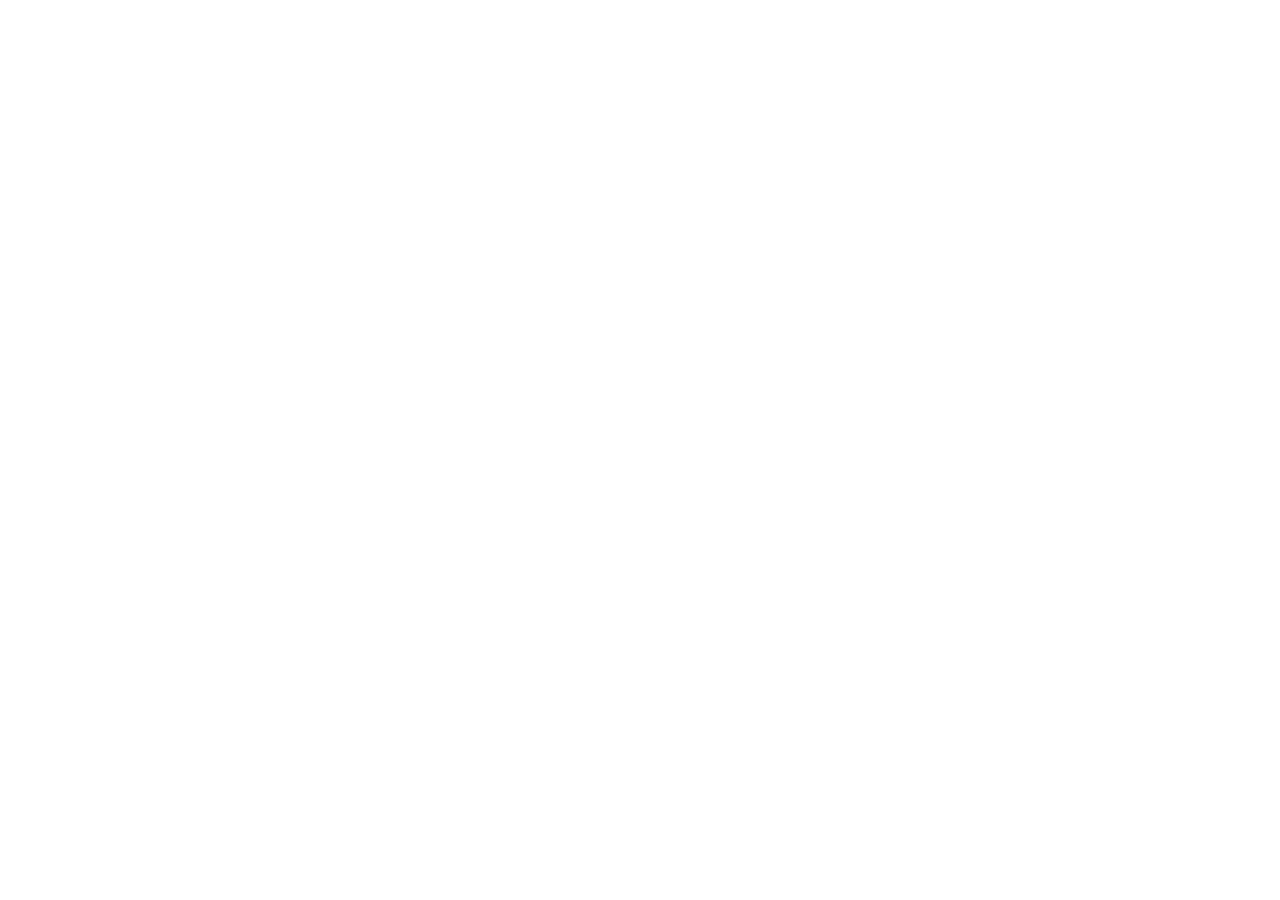
==== commit 739acc48: "Redesign portfolio as glassmorphism single page" ====
--- a/Kishore B L Final Portfolio/project/index.html
+++ b/Kishore B L Final Portfolio/project/index.html
@@ -1,1121 +1,18 @@
-<!DOCTYPE html>
+<!doctype html>
 <html lang="en">
-<head>
-    <meta charset="UTF-8">
-    <meta name="viewport" content="width=device-width, initial-scale=1.0">
-    <title>Kishore B L - UI/UX Designer & Web Developer</title>
-    <link rel="preconnect" href="https://fonts.googleapis.com">
-    <link rel="preconnect" href="https://fonts.gstatic.com" crossorigin>
-    <link href="https://fonts.googleapis.com/css2?family=Inter:wght@300;400;500;600;700&display=swap" rel="stylesheet">
-    <link rel="stylesheet" href="style.css">
-</head>
-<body>
-    <!-- Navigation -->
-    <nav class="navbar">
-        <div class="nav-container">
-            <div class="nav-logo">
-                <a href="index.html">Kishore B L</a>
-            </div>
-            <ul class="nav-menu">
-                <li class="nav-item">
-                    <a href="index.html" class="nav-link active">Home</a>
-                </li>
-                <li class="nav-item">
-                    <a href="design2.html" class="nav-link">Designs</a>
-                </li>
-                <li class="nav-item">
-                    <a href="experience.html" class="nav-link">Experience</a>
-                </li>
-                <li class="nav-item">
-                    <a href="education.html" class="nav-link">Education</a>
-                </li>
-                <li class="nav-item">
-                    <a href="contact.html" class="nav-link">Contact</a>
-                </li>
-                <li class="nav-item">
-                    <a href="Blog.html" class="nav-link">Blog</a>
-                </li>
-            </ul>
-            <div class="hamburger">
-                <span class="bar"></span>
-                <span class="bar"></span>
-                <span class="bar"></span>
-            </div>
-        </div>
-    </nav>
-
-    <!-- Hero Section -->
-    <section class="hero">
-        <div class="hero-container">
-            <div class="hero-content">
-                <div class="hero-text">
-                    <p class="hero-greeting">Hi there,</p>
-                    <h1 class="hero-name">I'm Kishore B L</h1>
-                    <p class="hero-subtitle">UI/UX Designer · Web Developer · Content Creator</p>
-                    <p class="hero-description">
-                        As a passionate UI designer and content creator, I specialize in crafting intuitive user experiences and visual interfaces for web and desktop platforms. I also build WordPress-based websites and train teams in AI tools.
-                    </p>
-                    <div class="hero-actions">
-                        <a href="designs.html" class="cta-button">Explore My Work</a>
-                        <div class="social-links">
-                            <a href="https://www.linkedin.com/in/kishore-b-l-143aa3227/?trk=PROFILE_DROP_DOWN" class="social-link" aria-label="LinkedIn">
-                                <svg width="20" height="20" viewBox="0 0 24 24" fill="currentColor">
-                                    <path d="M20.447 20.452h-3.554v-5.569c0-1.328-.027-3.037-1.852-3.037-1.853 0-2.136 1.445-2.136 2.939v5.667H9.351V9h3.414v1.561h.046c.477-.9 1.637-1.85 3.37-1.85 3.601 0 4.267 2.37 4.267 5.455v6.286zM5.337 7.433c-1.144 0-2.063-.926-2.063-2.065 0-1.138.92-2.063 2.063-2.063 1.14 0 2.064.925 2.064 2.063 0 1.139-.925 2.065-2.064 2.065zm1.782 13.019H3.555V9h3.564v11.452zM22.225 0H1.771C.792 0 0 .774 0 1.729v20.542C0 23.227.792 24 1.771 24h20.451C23.2 24 24 23.227 24 22.271V1.729C24 .774 23.2 0 22.222 0h.003z"/>
-                                </svg>
-                            </a>
-                            <a href="https://github.com/ak31e" class="social-link" aria-label="GitHub">
-                                <svg width="20" height="20" viewBox="0 0 24 24" fill="currentColor">
-                                    <path d="M12 0c-6.626 0-12 5.373-12 12 0 5.302 3.438 9.8 8.207 11.387.599.111.793-.261.793-.577v-2.234c-3.338.726-4.033-1.416-4.033-1.416-.546-1.387-1.333-1.756-1.333-1.756-1.089-.745.083-.729.083-.729 1.205.084 1.839 1.237 1.839 1.237 1.07 1.834 2.807 1.304 3.492.997.107-.775.418-1.305.762-1.604-2.665-.305-5.467-1.334-5.467-5.931 0-1.311.469-2.381 1.236-3.221-.124-.303-.535-1.524.117-3.176 0 0 1.008-.322 3.301 1.23.957-.266 1.983-.399 3.003-.404 1.02.005 2.047.138 3.006.404 2.291-1.552 3.297-1.23 3.297-1.23.653 1.653.242 2.874.118 3.176.77.84 1.235 1.911 1.235 3.221 0 4.609-2.807 5.624-5.479 5.921.43.372.823 1.102.823 2.222v3.293c0 .319.192.694.801.576 4.765-1.589 8.199-6.086 8.199-11.386 0-6.627-5.373-12-12-12z"/>
-                                </svg>
-                            </a>
-                            <a href="https://www.behance.net/kishorebl1" class="social-link" aria-label="Behance">
-                                <svg width="20" height="20" viewBox="0 0 24 24" fill="currentColor">
-                                    <path d="M22 7h-7v-2h7v2zm1.726 10c-.442 1.297-2.029 3-5.101 3-3.074 0-5.564-1.729-5.564-5.675 0-3.91 2.325-5.92 5.466-5.92 3.082 0 4.964 1.782 5.375 4.426.078.506.109 1.188.095 2.14h-8.027c.13 3.211 3.483 3.312 4.588 2.029h3.168zm-7.686-4h4.965c-.105-1.547-1.136-2.219-2.477-2.219-1.466 0-2.277.768-2.488 2.219zm-9.574 6.988h-6.466v-14.967h6.953c5.476.081 5.58 5.444 2.72 6.906 3.461 1.26 3.577 8.061-3.207 8.061zm-3.466-8.988h3.584c2.508 0 2.906-3-.312-3h-3.272v3zm3.391 3h-3.391v3.016h3.341c3.055 0 2.868-3.016.05-3.016z"/>
-                                </svg>
-                            </a>
-                        </div>
-                    </div>
-                </div>
-                <div class="hero-image">
-                    <div class="image-container">
-                        <img src="https://raw.githubusercontent.com/ak31e/Images-of-Portfolio-/Landing-page/Pfofile%203.png" alt="Kishore B L - UI/UX Designer" class="profile-image">
-                    </div>
-                    
-                    <!-- Animated Tool Icons Circle Grid -->
-                    <div class="tools-circle-grid">
-                        <!-- Figma -->
-                        <div class="tool-icon tool-1">
-                            <svg width="40" height="40" viewBox="0 0 24 24" fill="none">
-                                <path d="M8 24c2.208 0 4-1.792 4-4v-4H8c-2.208 0-4 1.792-4 4s1.792 4 4 4z" fill="#0ACF83"/>
-                                <path d="M4 12c0-2.208 1.792-4 4-4h4v8H8c-2.208 0-4-1.792-4-4z" fill="#A259FF"/>
-                                <path d="M4 4c0-2.208 1.792-4 4-4h4v8H8C5.792 8 4 6.208 4 4z" fill="#F24E1E"/>
-                                <path d="M12 0h4c2.208 0 4 1.792 4 4s-1.792 4-4 4h-4V0z" fill="#FF7262"/>
-                                <path d="M20 12c0 2.208-1.792 4-4 4s-4-1.792-4-4 1.792-4 4-4 4 1.792 4 4z" fill="#1ABCFE"/>
-                            </svg>
-                        </div>
-
-                        <!-- Adobe XD -->
-                        <div class="tool-icon tool-2">
-                            <svg width="40" height="40" viewBox="0 0 24 24" fill="none">
-                                <rect width="24" height="24" rx="4" fill="#FF61F6"/>
-                                <path d="M6 6l4 6-4 6h2.5l2.5-4 2.5 4H16l-4-6 4-6h-2.5L11 8 8.5 6H6z" fill="white"/>
-                                <path d="M16 6v12h2c2 0 3-1 3-3V9c0-2-1-3-3-3h-2z" fill="white"/>
-                            </svg>
-                        </div>
-
-                        <!-- Photoshop -->
-                        <div class="tool-icon tool-3">
-                            <svg width="40" height="40" viewBox="0 0 24 24" fill="none">
-                                <rect width="24" height="24" rx="4" fill="#31A8FF"/>
-                                <path d="M6 6h4c2 0 3 1 3 3s-1 3-3 3H8v3H6V6zm2 4h2c1 0 1-1 1-1s0-1-1-1H8v2z" fill="white"/>
-                                <path d="M14 12c0-2 1-3 3-3s3 1 3 3-1 3-3 3-3-1-3-3zm2 0c0 1 0 1 1 1s1 0 1-1 0-1-1-1-1 0-1 1z" fill="white"/>
-                            </svg>
-                        </div>
-
-                        <!-- VS Code -->
-                        <div class="tool-icon tool-4">
-                            <svg width="40" height="40" viewBox="0 0 24 24" fill="none">
-                                <rect width="24" height="24" rx="4" fill="#007ACC"/>
-                                <path d="M17 3l-8 8 3 3-3 3 8 8V3z" fill="white"/>
-                                <path d="M7 9l3-3-3-3L4 6l3 3z" fill="white"/>
-                            </svg>
-                        </div>
-
-                        <!-- WordPress -->
-                        <div class="tool-icon tool-5">
-                            <svg width="40" height="40" viewBox="0 0 24 24" fill="none">
-                                <circle cx="12" cy="12" r="10" fill="#21759B"/>
-                                <path d="M12 2C6.48 2 2 6.48 2 12s4.48 10 10 10 10-4.48 10-10S17.52 2 12 2zm0 18c-4.41 0-8-3.59-8-8s3.59-8 8-8 8 3.59 8 8-3.59 8-8 8z" fill="white"/>
-                                <circle cx="12" cy="12" r="3" fill="white"/>
-                            </svg>
-                        </div>
-
-                        <!-- GitHub -->
-                        <div class="tool-icon tool-6">
-                            <svg width="40" height="40" viewBox="0 0 24 24" fill="none">
-                                <rect width="24" height="24" rx="4" fill="#333"/>
-                                <path d="M12 2C6.48 2 2 6.48 2 12c0 4.42 2.87 8.17 6.84 9.5.5.08.66-.23.66-.5v-1.69c-2.77.6-3.36-1.34-3.36-1.34-.45-1.13-1.11-1.43-1.11-1.43-.91-.62.07-.6.07-.6 1 .07 1.53 1.03 1.53 1.03.87 1.52 2.34 1.07 2.91.83.09-.65.35-1.09.63-1.34-2.22-.25-4.55-1.11-4.55-4.92 0-1.11.38-2 1.03-2.71-.1-.25-.45-1.29.1-2.64 0 0 .84-.27 2.75 1.02.79-.22 1.65-.33 2.5-.33.85 0 1.71.11 2.5.33 1.91-1.29 2.75-1.02 2.75-1.02.55 1.35.2 2.39.1 2.64.65.71 1.03 1.6 1.03 2.71 0 3.82-2.34 4.66-4.57 4.91.36.31.69.92.69 1.85V21c0 .27.16.59.67.5C19.14 20.16 22 16.42 22 12A10 10 0 0012 2z" fill="white"/>
-                            </svg>
-                        </div>
-
-                        <!-- HTML5 -->
-                        <div class="tool-icon tool-7">
-                            <svg width="40" height="40" viewBox="0 0 24 24" fill="none">
-                                <path d="M1.5 0h21l-1.91 21.563L11.977 24l-8.565-2.438L1.5 0z" fill="#E34F26"/>
-                                <path d="M12 22.375V2.25h8.625l-1.5 16.875L12 22.375z" fill="#EF652A"/>
-                                <path d="M12 9.375H5.625l.375 4.125H12v-4.125z" fill="white"/>
-                                <path d="M12 15.75H8.25l.375 4.125L12 21v-5.25z" fill="white"/>
-                            </svg>
-                        </div>
-
-                        <!-- CSS3 -->
-                        <div class="tool-icon tool-8">
-                            <svg width="40" height="40" viewBox="0 0 24 24" fill="none">
-                                <path d="M1.5 0h21l-1.91 21.563L11.977 24l-8.565-2.438L1.5 0z" fill="#1572B6"/>
-                                <path d="M12 22.375V2.25h8.625l-1.5 16.875L12 22.375z" fill="#33A9DC"/>
-                                <path d="M12 9.375H5.625l.375 4.125H12v-4.125z" fill="white"/>
-                                <path d="M12 15.75H8.25l.375 4.125L12 21v-5.25z" fill="white"/>
-                            </svg>
-                        </div>
-                    </div>
-                </div>
-            </div>
-        </div>
-        
-        <!-- Scroll Indicator -->
-        <div class="scroll-indicator">
-            <div class="scroll-arrow"></div>
-        </div>
-    </section>
-
-    <!-- About Me Section -->
-    <section class="about-section">
-        <div class="about-container">
-            <div class="about-image">
-                <div class="image-3d-container">
-                    <div class="image-shadow"></div>
-                    <div class="image-frame">
-                        <img src="https://raw.githubusercontent.com/ak31e/Images-of-Portfolio-/main/Pfro.jpg" alt="Kishore B L">
-                        <div class="image-overlay"></div>
-                    </div>
-                    <div class="floating-elements">
-                        <div class="float-item float-1">🎨</div>
-                        <div class="float-item float-2">💻</div>
-                        <div class="float-item float-3">🚀</div>
-                        <div class="float-item float-4">⭐</div>
-                    </div>
-                </div>
-            </div>
-            <div class="about-text">
-                <h1>KISHORE B L</h1>
-                <p class="about-role">UI/UX DESIGNER & WEB DEVELOPER</p>
-                <p class="about-description">Hi, I am a passionate UI/UX Designer and Web Developer with expertise in creating beautiful, functional digital experiences. I specialize in crafting intuitive user interfaces, building responsive websites, and training teams in AI tools to enhance productivity.</p>
-                
-                <div class="skills-highlight">
-                    <div class="skill-item">
-                        <i class="fas fa-paint-brush"></i>
-                        <span>UI/UX Design</span>
-                    </div>
-                    <div class="skill-item">
-                        <i class="fas fa-code"></i>
-                        <span>Web Development</span>
-                    </div>
-                    <div class="skill-item">
-                        <i class="fas fa-robot"></i>
-                        <span>AI Tools </span>
-                    </div>
-                    <div class="skill-item">
-                        <i class="fas fa-pencil-alt"></i>
-                        <span>Content Creation</span>
-                    </div>
-                </div>
-                
-                <a href="https://raw.githubusercontent.com/ak31e/Images-of-Portfolio-/main/Resume_Kishore_25.pdf" class="btn">Download Resume</a>
-            </div>
-        </div>
-         <h2>Our Portfolio</h2>
-
-  <div class="filter-buttons">
-    <button class="filter-btn active" onclick="filterSelection('all')">All</button>
-    <button class="filter-btn" onclick="filterSelection('uiux')">UI/UX Design</button>
-    <button class="filter-btn" onclick="filterSelection('graphic')">Graphic Design</button>
-    <button class="filter-btn" onclick="filterSelection('web')">Web Design</button>
-    <button class="filter-btn" onclick="filterSelection('logo')">Logo Design</button>
-  </div>
-<!-- Portfolio Grid -->
-  <div class="portfolio-grid">
-    <div class="portfolio-item uiux">
-      <img src="https://images.unsplash.com/photo-1629904853893-c2c8981a1dc5?fit=crop&w=600&q=80" alt="UI/UX">
-    </div>
-    <div class="portfolio-item graphic">
-      <img src="https://images.unsplash.com/photo-1571171637578-41bc2dd41cd2?fit=crop&w=600&q=80" alt="Graphic Design">
-    </div>
-    <div class="portfolio-item web">
-      <img src="https://images.unsplash.com/photo-1587620962725-abab7fe55159?fit=crop&w=600&q=80" alt="Web Design">
-    </div>
-    <div class="portfolio-item logo">
-      <img src="https://images.unsplash.com/photo-1517430816045-df4b7de11d1d?fit=crop&w=600&q=80" alt="Logo Design">
-    </div>
-  </div>
-    </section>
-
-    <style>
-     
-          * {
-      box-sizing: border-box;
-    }
-
-    body {
-      font-family: 'Segoe UI', sans-serif;
-      background: #fff0fa;
-      margin: 0;
-      padding: 0;
-      color: #222;
-    }
-
-    h2 {
-      text-align: center;
-      font-size: 2.2rem;
-      margin-top: 40px;
-      color: #3d003d;
-    }
-
-    .filter-buttons {
-      display: flex;
-      justify-content: center;
-      flex-wrap: wrap;
-      margin: 30px auto;
-      gap: 10px;
-    }
-
-    .filter-btn {
-      padding: 12px 24px;
-      background: #f4d7f5;
-      color: #3d003d;
-      font-weight: bold;
-      border: none;
-      border-radius: 15px;
-      cursor: pointer;
-      transition: 0.3s;
-      font-size: 1rem;
-    }
-
-    .filter-btn.active,
-    .filter-btn:hover {
-      background: #3d003d;
-      color: white;
-    }
-
-    .portfolio-grid {
-      display: flex;
-      flex-wrap: wrap;
-      justify-content: center;
-      gap: 20px;
-      padding: 20px;
-    }
-
-    .portfolio-item {
-      width: 250px;
-      border-radius: 20px;
-      overflow: hidden;
-      transition: transform 0.3s ease;
-      background: white;
-    }
-
-    .portfolio-item img {
-      width: 100%;
-      height: 100%;
-      object-fit: cover;
-      display: block;
-    }
-
-    .portfolio-item.hide {
-      display: none;
-    }
-
-    @media (max-width: 600px) {
-      .portfolio-item {
-        width: 90%;
-      }
-    }
-    /* About Section Styles */
-    .about-section {
-        background: linear-gradient(135deg, #f8f9fa 0%, #ffffff 50%, #f8f9fa 100%);
-        color: #333;
-        position: relative;
-        overflow: hidden;
-        padding: 100px 0;
-        perspective: 1000px;
-    }
-
-    .about-section::before {
-        content: '';
-        position: absolute;
-        top: 0;
-        left: 0;
-        right: 0;
-        bottom: 0;
-        background: 
-            radial-gradient(circle at 20% 30%, rgba(99, 102, 241, 0.05) 0%, transparent 50%),
-            radial-gradient(circle at 80% 70%, rgba(79, 70, 229, 0.05) 0%, transparent 50%),
-            url('data:image/svg+xml,<svg xmlns="http://www.w3.org/2000/svg" viewBox="0 0 100 100"><defs><pattern id="aboutOverlay" width="20" height="20" patternUnits="userSpaceOnUse"><circle cx="10" cy="10" r="1" fill="rgba(99,102,241,0.08)"/></pattern></defs><rect width="100" height="100" fill="url(%23aboutOverlay)"/></svg>');
-        pointer-events: none;
-    }
-
-    .about-container {
-        display: flex;
-        align-items: center;
-        justify-content: center;
-        max-width: 1200px;
-        margin: auto;
-        padding: 60px 40px;
-        position: relative;
-        z-index: 1;
-        gap: 80px;
-        background: rgba(255, 255, 255, 0.95);
-        border-radius: 25px;
-        box-shadow: 
-            0 25px 80px rgba(0, 0, 0, 0.1),
-            0 0 0 1px rgba(255, 255, 255, 0.8),
-            inset 0 1px 0 rgba(255, 255, 255, 0.9);
-        backdrop-filter: blur(20px);
-        border: 1px solid rgba(99, 102, 241, 0.1);
-    }
-
-    .about-image {
-        flex: 1;
-        z-index: 2;
-        opacity: 0;
-        transform: translateX(-100px) rotateY(-15deg);
-        animation: popup3D 1.2s ease-out 0.3s forwards;
-    }
-
-    .image-3d-container {
-        position: relative;
-        width: 380px;
-        height: 480px;
-        transform-style: preserve-3d;
-        transition: all 0.6s ease;
-    }
-
-    .image-3d-container:hover {
-        transform: rotateY(5deg) rotateX(-2deg) translateZ(20px);
-    }
-
-    .image-shadow {
-        position: absolute;
-        bottom: -30px;
-        left: 20px;
-        right: 20px;
-        height: 40px;
-        background: radial-gradient(ellipse, rgba(0, 0, 0, 0.3) 0%, transparent 70%);
-        border-radius: 50%;
-        transform: rotateX(90deg) translateZ(-50px);
-        filter: blur(15px);
-        animation: shadowPulse 3s ease-in-out infinite;
-    }
-
-    .image-frame {
-        position: relative;
-        width: 100%;
-        height: 100%;
-        transform: translateZ(50px);
-        border-radius: 20px;
-        overflow: hidden;
-        box-shadow: 
-            0 25px 80px rgba(0, 0, 0, 0.2),
-            0 0 0 8px rgba(255, 255, 255, 0.9),
-            0 0 0 16px rgba(99, 102, 241, 0.1),
-            inset 0 0 0 2px rgba(255, 255, 255, 0.8);
-        transition: all 0.6s ease;
-    }
-
-    .image-frame:hover {
-        box-shadow: 
-            0 35px 100px rgba(99, 102, 241, 0.3),
-            0 0 0 8px rgba(255, 255, 255, 1),
-            0 0 0 16px rgba(99, 102, 241, 0.2),
-            inset 0 0 0 2px rgba(255, 255, 255, 1);
-    }
-
-    .image-frame img {
-        width: 100%;
-        height: 100%;
-        object-fit: cover;
-        transition: all 0.6s ease;
-        filter: brightness(1.1) contrast(1.1);
-    }
-
-    .image-frame:hover img {
-        transform: scale(1.05);
-        filter: brightness(1.2) contrast(1.2);
-    }
-
-    .image-overlay {
-        position: absolute;
-        top: 0;
-        left: 0;
-        right: 0;
-        bottom: 0;
-        background: linear-gradient(
-            45deg,
-            transparent 0%,
-            rgba(99, 102, 241, 0.1) 25%,
-            transparent 50%,
-            rgba(79, 70, 229, 0.1) 75%,
-            transparent 100%
-        );
-        opacity: 0;
-        transition: opacity 0.6s ease;
-    }
-
-    .image-frame:hover .image-overlay {
-        opacity: 1;
-    }
-
-    .floating-elements {
-        position: absolute;
-        top: 0;
-        left: 0;
-        right: 0;
-        bottom: 0;
-        pointer-events: none;
-    }
-
-    .float-item {
-        position: absolute;
-        font-size: 1.5rem;
-        background: linear-gradient(135deg, rgba(99, 102, 241, 0.9), rgba(79, 70, 229, 0.9));
-        color: white;
-        width: 50px;
-        height: 50px;
-        border-radius: 50%;
-        display: flex;
-        align-items: center;
-        justify-content: center;
-        box-shadow: 0 10px 30px rgba(99, 102, 241, 0.4);
-        backdrop-filter: blur(10px);
-        border: 2px solid rgba(255, 255, 255, 0.8);
-        animation: float 3s ease-in-out infinite;
-    }
-
-    .float-1 {
-        top: 10%;
-        right: -10%;
-        animation-delay: 0s;
-        transform: translateZ(80px);
-    }
-
-    .float-2 {
-        bottom: 20%;
-        right: -15%;
-        animation-delay: 1s;
-        transform: translateZ(60px);
-    }
-
-    .float-3 {
-        top: 30%;
-        left: -10%;
-        animation-delay: 2s;
-        transform: translateZ(70px);
-    }
-
-    .float-4 {
-        bottom: 10%;
-        left: -5%;
-        animation-delay: 1.5s;
-        transform: translateZ(90px);
-    }
-
-    .about-text {
-        flex: 2;
-        z-index: 1;
-        opacity: 0;
-        transform: translateX(50px);
-        animation: slideInRight 1s ease-out 0.7s forwards;
-    }
-
-    .about-text h1 {
-        font-size: 3rem;
-        margin-bottom: 15px;
-        font-weight: 700;
-        color: #333;
-        text-shadow: 1px 1px 2px rgba(0, 0, 0, 0.1);
-        background: linear-gradient(135deg, #333, #6366f1);
-        -webkit-background-clip: text;
-        -webkit-text-fill-color: transparent;
-        background-clip: text;
-    }
-
-    .about-role {
-        font-size: 1.2rem;
-        color: #6366f1;
-        font-weight: 600;
-        margin-bottom: 25px;
-        letter-spacing: 1px;
-        text-transform: uppercase;
-    }
-
-    .about-description {
-        font-size: 1.1rem;
-        margin-bottom: 30px;
-        color: #666;
-        line-height: 1.7;
-    }
-
-    .skills-highlight {
-        display: grid;
-        grid-template-columns: repeat(2, 1fr);
-        gap: 15px;
-        margin-bottom: 40px;
-    }
-
-    .skill-item {
-        display: flex;
-        align-items: center;
-        gap: 12px;
-        padding: 12px 15px;
-        background: rgba(99, 102, 241, 0.05);
-        border-radius: 10px;
-        transition: all 0.3s ease;
-        border-left: 4px solid transparent;
-        backdrop-filter: blur(10px);
-        transform: translateZ(0);
-        border: 1px solid rgba(99, 102, 241, 0.1);
-    }
-
-    .skill-item:hover {
-        background: rgba(99, 102, 241, 0.1);
-        border-left-color: #6366f1;
-        transform: translateX(5px) translateZ(10px);
-        box-shadow: 0 5px 20px rgba(99, 102, 241, 0.2);
-        border-color: rgba(99, 102, 241, 0.2);
-    }
-
-    .skill-item i {
-        font-size: 1.3rem;
-        color: #6366f1;
-        width: 25px;
-        text-align: center;
-    }
-
-    .skill-item span {
-        font-weight: 500;
-        color: #333;
-        font-size: 0.95rem;
-    }
-
-    .about-section .btn {
-        display: inline-block;
-        padding: 15px 35px;
-        background: linear-gradient(135deg, #6366f1, #4f46e5);
-        color: #fff;
-        text-decoration: none;
-        border-radius: 50px;
-        font-weight: 600;
-        font-size: 1rem;
-        transition: all 0.3s ease;
-        box-shadow: 0 5px 20px #6366f14d;
-        border: 2px solid transparent;
-        transform: translateZ(0);
-    }
-
-    .about-section .btn:hover {
-        transform: translateY(-3px) translateZ(10px);
-        box-shadow: 0 10px 30px rgba(99, 102, 241, 0.4);
-        color: white;
-        border-color: rgba(255, 255, 255, 0.2);
-    }
-
-    /* Animations */
-    @keyframes popup3D {
-        0% {
-            opacity: 0;
-            transform: translateX(-100px) rotateY(-30deg) translateZ(-100px) scale(0.8);
-        }
-        50% {
-            opacity: 0.7;
-            transform: translateX(-20px) rotateY(-5deg) translateZ(30px) scale(1.05);
-        }
-        100% {
-            opacity: 1;
-            transform: translateX(0) rotateY(0deg) translateZ(0px) scale(1);
-        }
-    }
-
-    @keyframes slideInRight {
-        from {
-            opacity: 0;
-            transform: translateX(50px);
-        }
-        to {
-            opacity: 1;
-            transform: translateX(0);
-        }
-    }
-
-    @keyframes float {
-        0%, 100% {
-            transform: translateY(0px) translateZ(var(--z, 0px)) rotateZ(0deg);
-        }
-        50% {
-            transform: translateY(-20px) translateZ(var(--z, 0px)) rotateZ(5deg);
-        }
-    }
-
-    @keyframes shadowPulse {
-        0%, 100% {
-            opacity: 0.3;
-            transform: rotateX(90deg) translateZ(-50px) scale(1);
-        }
-        50% {
-            opacity: 0.5;
-            transform: rotateX(90deg) translateZ(-50px) scale(1.1);
-        }
-    }
-
-    /* Responsive Design */
-    @media screen and (max-width: 1024px) {
-        .about-container {
-            flex-direction: column;
-            text-align: center;
-            gap: 50px;
-            padding: 40px 30px;
-        }
-        
-        .about-image {
-            margin-bottom: 30px;
-        }
-        
-        .image-3d-container {
-            width: 320px;
-            height: 400px;
-        }
-        
-        .about-text h1 {
-            font-size: 2.5rem;
-        }
-    }
-
-    @media screen and (max-width: 768px) {
-        .about-section {
-            padding: 60px 0;
-        }
-        
-        .about-container {
-            padding: 30px 20px;
-            gap: 40px;
-            margin: 0 15px;
-        }
-        
-        .image-3d-container {
-            width: 280px;
-            height: 350px;
-        }
-        
-        .about-text h1 {
-            font-size: 2rem;
-        }
-        
-        .about-role {
-            font-size: 1rem;
-        }
-        
-        .about-description {
-            font-size: 1rem;
-        }
-        
-        .skills-highlight {
-            grid-template-columns: 1fr;
-            gap: 12px;
-        }
-    }
-
-    @media screen and (max-width: 480px) {
-        .image-3d-container {
-            width: 250px;
-            height: 320px;
-        }
-        
-        .about-text h1 {
-            font-size: 1.8rem;
-        }
-    }
-    </style>
-
-    <style>
-    /* Hero Image Container */
-    .hero-image {
-        position: relative;
-        display: flex;
-        justify-content: center;
-        align-items: center;
-        min-height: 500px;
-    }
-
-    .image-container {
-        position: relative;
-        z-index: 10;
-        width: 300px;
-        height: 300px;
-        border-radius: 50%;
-        overflow: hidden;
-        box-shadow: 10 20px 40px rgba(121, 0, 0, 0.1);
-        animation: profileFloat 6s ease-in-out infinite;
-    }
-
-    .profile-image {
-        width: 100%;
-        height: 100%;
-        object-fit: cover;
-        transition: transform 0.3s ease;
-    }
-
-    .image-container:hover .profile-image {
-        transform: scale(1.05);
-    }
-
-    /* Tools Circle Grid Animation */
-    .tools-circle-grid {
-        position: absolute;
-        width: 500px;
-        height: 500px;
-        top: 50%;
-        left: 50%;
-        transform: translate(-50%, -50%);
-        animation: rotateGrid 20s linear infinite;
-    }
-
-    .tool-icon {
-        position: absolute;
-        width: 60px;
-        height: 60px;
-        background: rgba(255, 255, 255, 0.95);
-        border-radius: 50%;
-        display: flex;
-        align-items: center;
-        justify-content: center;
-        box-shadow: 0 10px 30px rgba(0, 0, 0, 0.15);
-        cursor: pointer;
-        transition: all 0.3s ease;
-        backdrop-filter: blur(10px);
-        border: 2px solid rgba(255, 255, 255, 0.8);
-        animation: iconFloat 4s ease-in-out infinite;
-    }
-
-    .tool-icon:hover {
-        transform: scale(1.2) translateY(-10px);
-        box-shadow: 0 20px 40px rgba(0, 0, 0, 0.25);
-        background: rgba(255, 255, 255, 1);
-    }
-
-    .tool-icon svg {
-        transition: transform 0.3s ease;
-    }
-
-    .tool-icon:hover svg {
-        transform: rotate(10deg) scale(1.1);
-    }
-
-    /* Individual Tool Positioning and Animations */
-    .tool-1 {
-        top: 0;
-        left: 50%;
-        transform: translate(-50%, -50%);
-        animation-delay: 0s;
-        animation-duration: 4s;
-    }
-
-    .tool-2 {
-        top: 15%;
-        right: 15%;
-        transform: translate(50%, -50%);
-        animation-delay: 0.5s;
-        animation-duration: 4.5s;
-    }
-
-    .tool-3 {
-        top: 50%;
-        right: 0;
-        transform: translate(50%, -50%);
-        animation-delay: 1s;
-        animation-duration: 5s;
-    }
-
-    .tool-4 {
-        bottom: 15%;
-        right: 15%;
-        transform: translate(50%, 50%);
-        animation-delay: 1.5s;
-        animation-duration: 4.2s;
-    }
-
-    .tool-5 {
-        bottom: 0;
-        left: 50%;
-        transform: translate(50%, 50%);
-        animation-delay: 2s;
-        animation-duration: 4.8s;
-    }
-
-    .tool-6 {
-        bottom: 15%;
-        left: 15%;
-        transform: translate(50%, 50%);
-        animation-delay: 2.5s;
-        animation-duration: 4.3s;
-    }
-
-    .tool-7 {
-        top: 50%;
-        left: 0;
-        transform: translate(-50%, -50%);
-        animation-delay: 3s;
-        animation-duration: 4.7s;
-    }
-
-    .tool-8 {
-        top: 15%;
-        left: 15%;
-        transform: translate(-50%, -50%);
-        animation-delay: 3.5s;
-        animation-duration: 4.1s;
-    }
-
-    /* Keyframe Animations */
-    @keyframes rotateGrid {
-        0% {
-            transform: translate(-50%, -50%) rotate(0deg);
-        }
-        100% {
-            transform: translate(-50%, -50%) rotate(360deg);
-        }
-    }
-
-    @keyframes iconFloat {
-        0%, 100% {
-            transform: translateY(0px) rotate(0deg);
-        }
-        25% {
-            transform: translateY(-15px) rotate(5deg);
-        }
-        50% {
-            transform: translateY(-10px) rotate(-3deg);
-        }
-        75% {
-            transform: translateY(-20px) rotate(7deg);
-        }
-    }
-
-    @keyframes profileFloat {
-        0%, 100% {
-            transform: translateY(0px);
-        }
-        50% {
-            transform: translateY(-20px);
-        }
-    }
-
-    /* Pulsing Effect for Icons */
-    .tool-icon::before {
-        content: '';
-        position: absolute;
-        top: -5px;
-        left: -5px;
-        right: -5px;
-        bottom: -5px;
-        border-radius: 50%;
-        background: linear-gradient(45deg, rgba(0, 123, 255, 0.3), rgba(0, 86, 179, 0.2));
-        opacity: 0;
-        animation: pulse 3s ease-in-out infinite;
-        z-index: -1;
-    }
-
-    .tool-1::before { animation-delay: 0s; }
-    .tool-2::before { animation-delay: 0.4s; }
-    .tool-3::before { animation-delay: 0.8s; }
-    .tool-4::before { animation-delay: 1.2s; }
-    .tool-5::before { animation-delay: 1.6s; }
-    .tool-6::before { animation-delay: 2s; }
-    .tool-7::before { animation-delay: 2.4s; }
-    .tool-8::before { animation-delay: 2.8s; }
-
-    @keyframes pulse {
-        0%, 100% {
-            opacity: 0;
-            transform: scale(1);
-        }
-        50% {
-            opacity: 1;
-            transform: scale(1.2);
-        }
-    }
-
-    /* Orbit Animation for Icons */
-    .tools-circle-grid::after {
-        content: '';
-        position: absolute;
-        top: 50%;
-        left: 50%;
-        width: 400px;
-        height: 400px;
-        border: 2px dashed rgba(0, 123, 255, 0.2);
-        border-radius: 50%;
-        transform: translate(-50%, -50%);
-        animation: orbitLine 15s linear infinite reverse;
-    }
-
-    @keyframes orbitLine {
-        0% {
-            transform: translate(-50%, -50%) rotate(0deg);
-            opacity: 0.2;
-        }
-        50% {
-            opacity: 0.4;
-        }
-        100% {
-            transform: translate(-50%, -50%) rotate(360deg);
-            opacity: 0.2;
-        }
-    }
-
-    /* Magnetic Effect on Hover */
-    .tools-circle-grid:hover .tool-icon {
-        animation-play-state: paused;
-    }
-
-    .tools-circle-grid:hover .tool-icon:hover {
-        animation: magneticPull 0.6s ease-out forwards;
-    }
-
-    @keyframes magneticPull {
-        0% {
-            transform: scale(1);
-        }
-        50% {
-            transform: scale(1.3) translateY(-15px);
-        }
-        100% {
-            transform: scale(1.2) translateY(-10px);
-        }
-    }
-
-    /* Responsive Design */
-    @media (max-width: 1024px) {
-        .tools-circle-grid {
-            width: 400px;
-            height: 400px;
-        }
-        
-        .tool-icon {
-            width: 50px;
-            height: 50px;
-        }
-        
-        .tool-icon svg {
-            width: 32px;
-            height: 32px;
-        }
-    }
-
-    @media (max-width: 768px) {
-        .tools-circle-grid {
-            width: 350px;
-            height: 350px;
-        }
-        
-        .tool-icon {
-            width: 45px;
-            height: 45px;
-        }
-        
-        .tool-icon svg {
-            width: 28px;
-            height: 28px;
-        }
-        
-        .image-container {
-            width: 250px;
-            height: 250px;
-        }
-    }
-
-    @media (max-width: 480px) {
-        .tools-circle-grid {
-            width: 300px;
-            height: 300px;
-        }
-        
-        .tool-icon {
-            width: 40px;
-            height: 40px;
-        }
-        
-        .tool-icon svg {
-            width: 24px;
-            height: 24px;
-        }
-        
-        .image-container {
-            width: 200px;
-            height: 200px;
-        }
-    }
-
-    /* Additional Sparkle Effect */
-    .hero-image::before {
-        content: '';
-        position: absolute;
-        top: 10%;
-        right: 10%;
-        width: 4px;
-        height: 4px;
-        background: #007bff;
-        border-radius: 50%;
-        animation: sparkle 2s ease-in-out infinite;
-    }
-
-    .hero-image::after {
-        content: '';
-        position: absolute;
-        bottom: 20%;
-        left: 15%;
-        width: 6px;
-        height: 6px;
-        background: #0056b3;
-        border-radius: 50%;
-        animation: sparkle 2.5s ease-in-out infinite reverse;
-    }
-
-    @keyframes sparkle {
-        0%, 100% {
-            opacity: 0;
-            transform: scale(0);
-        }
-        50% {
-            opacity: 1;
-            transform: scale(1);
-        }
-    }
-    </style>
-
-    <script>
-    // Add Font Awesome if not already included
-    if (!document.querySelector('link[href*="font-awesome"]')) {
-        const fontAwesome = document.createElement('link');
-        fontAwesome.rel = 'stylesheet';
-        fontAwesome.href = 'https://cdnjs.cloudflare.com/ajax/libs/font-awesome/6.4.0/css/all.min.css';
-        document.head.appendChild(fontAwesome);
-    }
-    </script>
-    <script>
-    function filterSelection(category) {
-      const items = document.querySelectorAll(".portfolio-item");
-      const buttons = document.querySelectorAll(".filter-btn");
-
-      buttons.forEach(btn => btn.classList.remove("active"));
-      event.target.classList.add("active");
-
-      if (category === "all") {
-        items.forEach(item => item.classList.remove("hide"));
-      } else {
-        items.forEach(item => {
-          item.classList.contains(category)
-            ? item.classList.remove("hide")
-            : item.classList.add("hide");
-        });
-      }
-    }
-  </script>
-
-
-    <!-- Footer -->
-    <footer class="footer">
-        <div class="footer-container">
-            <p>&copy; 2025 Kishore B L</p>
-        </div>
-    </footer>
-
-    <script src="script.js"></script>
-</body>
-</html>+  <head>
+    <meta charset="UTF-8" />
+    <meta name="viewport" content="width=device-width, initial-scale=1.0" />
+    <title>Kishore B L | UI/UX Designer & Web Developer</title>
+    <link rel="preconnect" href="https://fonts.googleapis.com" />
+    <link rel="preconnect" href="https://fonts.gstatic.com" crossorigin />
+    <link
+      href="https://fonts.googleapis.com/css2?family=Inter:wght@300;400;500;600;700&family=Playfair+Display:wght@500;600&display=swap"
+      rel="stylesheet"
+    />
+  </head>
+  <body class="bg-slate-950 text-slate-100 antialiased">
+    <div id="root"></div>
+    <script type="module" src="/src/main.tsx"></script>
+  </body>
+</html>
